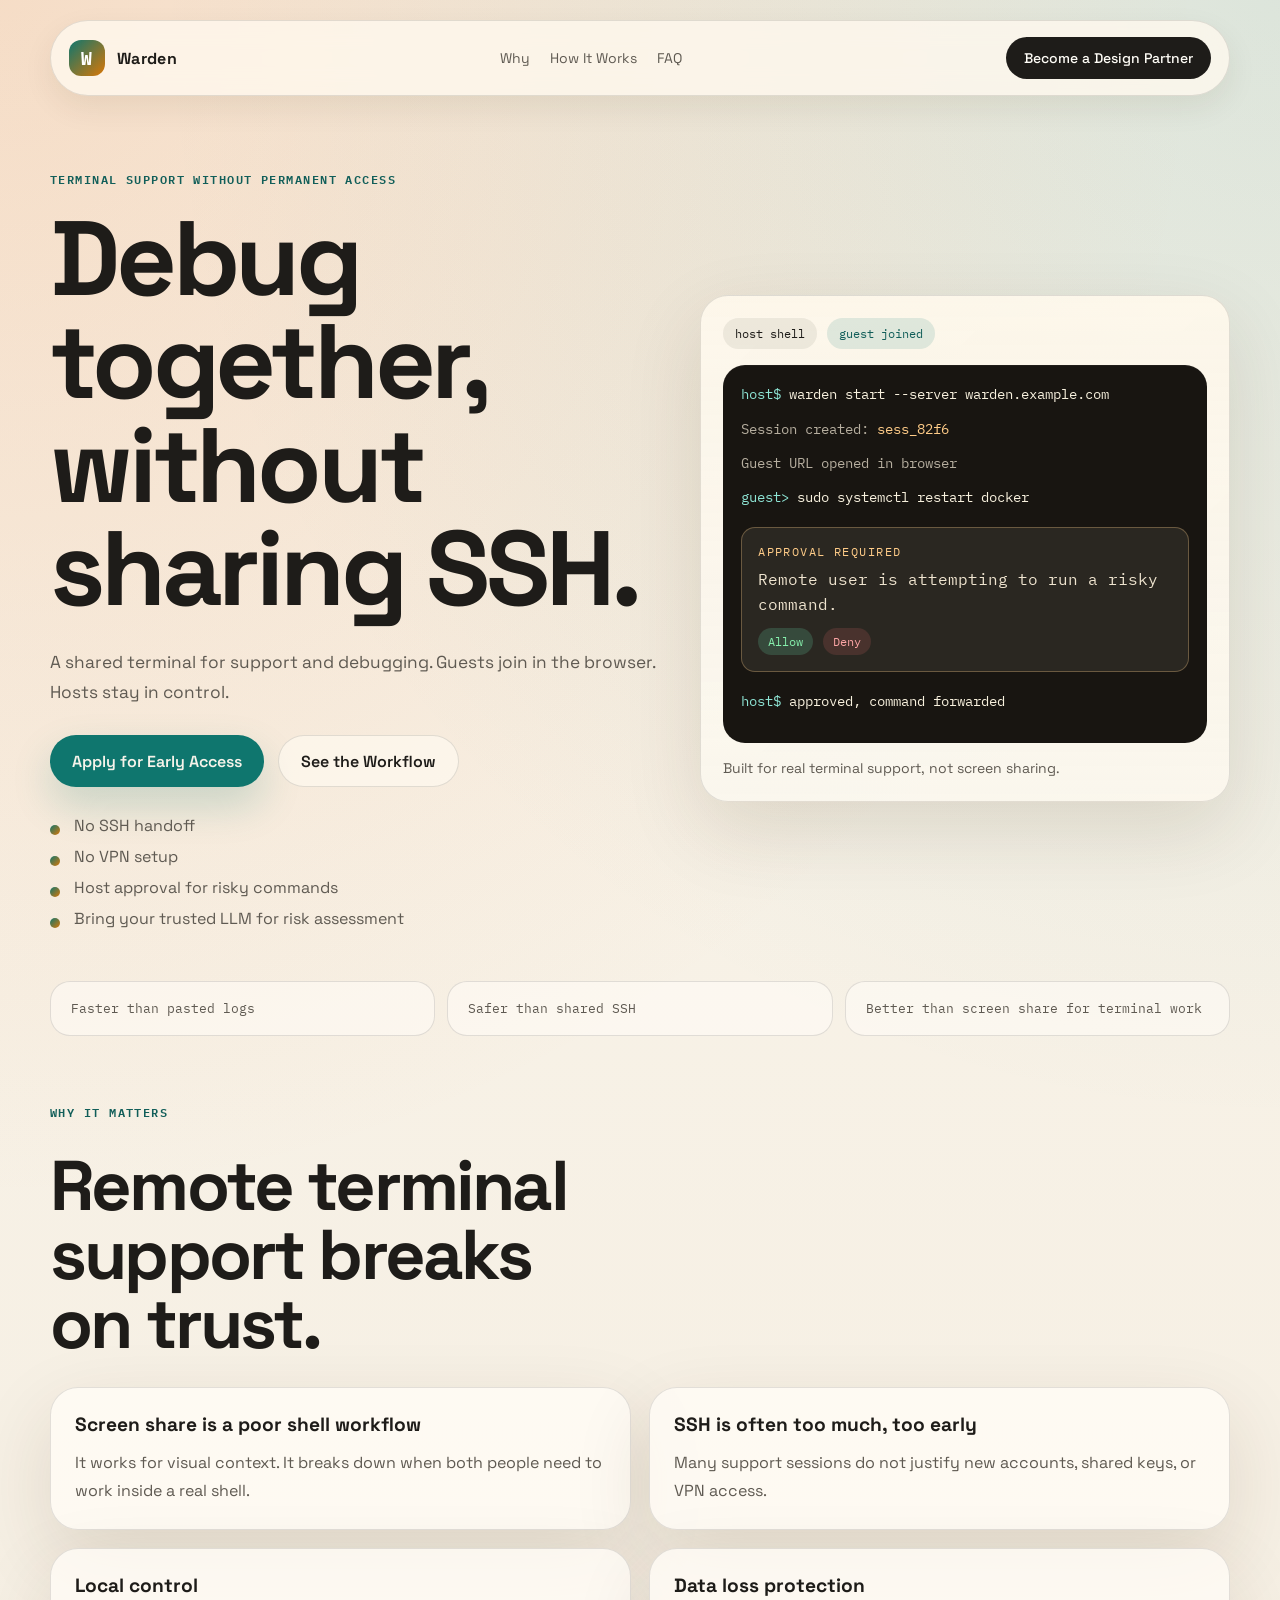
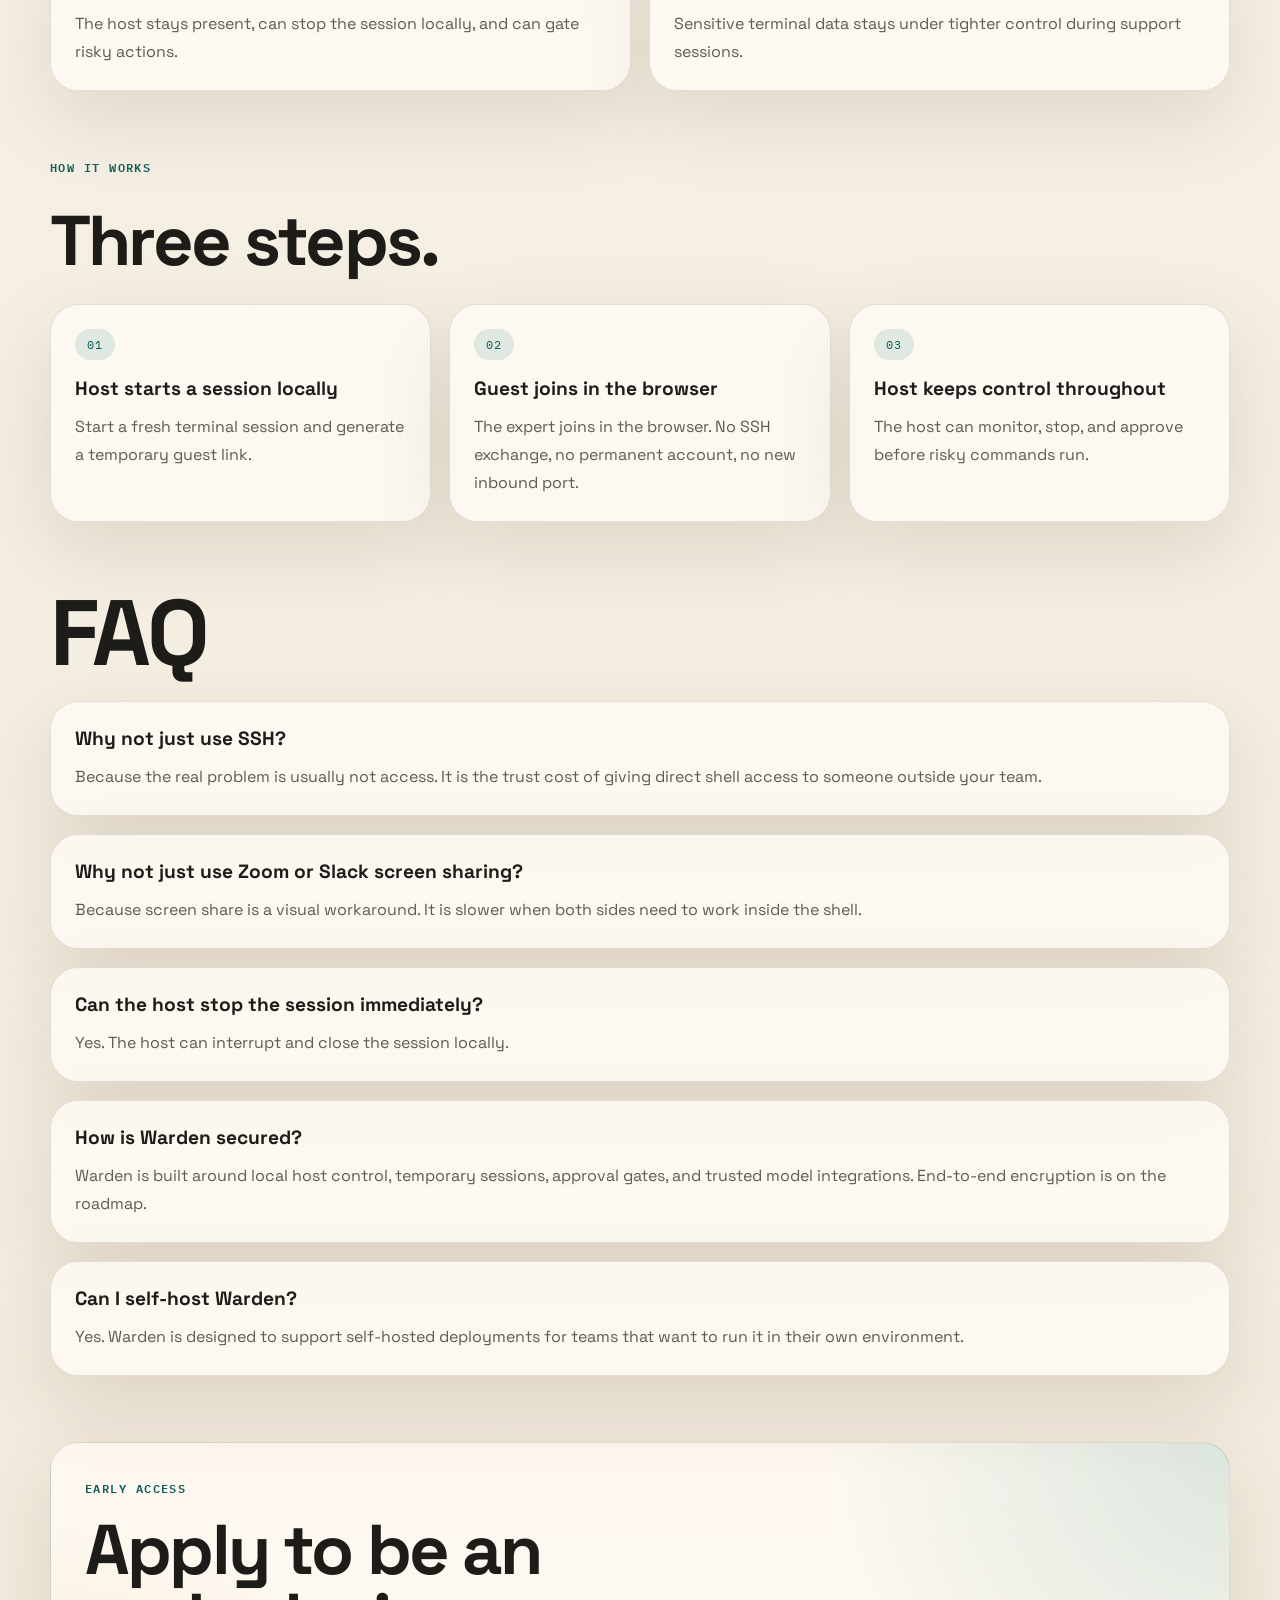
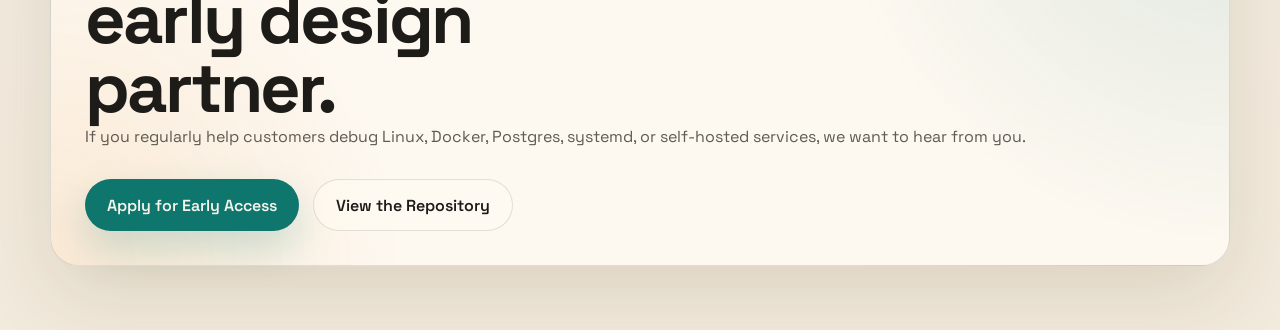
==== landing/index.html @ 9a7dbabe "Add landing page" ====
<!doctype html>
<html lang="en">
<head>
  <meta charset="utf-8">
  <meta name="viewport" content="width=device-width, initial-scale=1">
  <title>Warden | Debug Together, Without Sharing SSH</title>
  <meta
    name="description"
    content="Warden is remote terminal help without SSH handoff. Debug together in the browser while the host stays in control.">
  <link rel="preconnect" href="https://fonts.googleapis.com">
  <link rel="preconnect" href="https://fonts.gstatic.com" crossorigin>
  <link
    href="https://fonts.googleapis.com/css2?family=IBM+Plex+Mono:wght@400;500;600&family=Space+Grotesk:wght@400;500;700&display=swap"
    rel="stylesheet">
  <link rel="stylesheet" href="./styles.css">
</head>
<body>
  <div class="page-shell">
    <header class="site-header">
      <a class="brand" href="#top">
        <span class="brand-mark">W</span>
        <span>Warden</span>
      </a>
      <nav class="site-nav" aria-label="Primary">
        <a href="#why">Why</a>
        <a href="#workflow">How It Works</a>
        <a href="#faq">FAQ</a>
      </nav>
      <a class="nav-cta" href="#apply">Become a Design Partner</a>
    </header>

    <main id="top">
      <section class="hero">
        <div class="hero-copy">
          <div class="eyebrow">Terminal support without permanent access</div>
          <h1>Debug together, without sharing SSH.</h1>
          <p class="hero-text">A shared terminal for support and debugging. Guests join in the browser. Hosts stay in control.</p>
          <div class="hero-actions">
            <a class="button button-primary" href="#apply">Apply for Early Access</a>
            <a class="button button-secondary" href="#demo">See the Workflow</a>
          </div>
          <ul class="signal-list" aria-label="Core product signals">
            <li>No SSH handoff</li>
            <li>No VPN setup</li>
            <li>Host approval for risky commands</li>
            <li>Bring your trusted LLM for risk assessment</li>
          </ul>
        </div>

        <div class="hero-panel" id="demo" aria-label="Illustrated product workflow">
          <div class="panel-topbar">
            <span class="panel-pill">host shell</span>
            <span class="panel-pill panel-pill-accent">guest joined</span>
          </div>
          <div class="terminal-card">
            <div class="terminal-line"><span class="prompt">host$</span> warden start --server warden.example.com</div>
            <div class="terminal-line muted">Session created: <span class="token">sess_82f6</span></div>
            <div class="terminal-line muted">Guest URL opened in browser</div>
            <div class="terminal-line"><span class="prompt">guest&gt;</span> sudo systemctl restart docker</div>
            <div class="approval-box">
              <div class="approval-label">Approval required</div>
              <p>Remote user is attempting to run a risky command.</p>
              <div class="approval-actions">
                <span class="approval-chip allow">Allow</span>
                <span class="approval-chip deny">Deny</span>
              </div>
            </div>
            <div class="terminal-line"><span class="prompt">host$</span> approved, command forwarded</div>
          </div>
          <div class="demo-footnote">Built for real terminal support, not screen sharing.</div>
        </div>
      </section>

      <section class="trust-strip" aria-label="Quick positioning statements">
        <div>Faster than pasted logs</div>
        <div>Safer than shared SSH</div>
        <div>Better than screen share for terminal work</div>
      </section>

      <section class="section-grid" id="why">
        <div class="section-heading">
          <div class="eyebrow">Why it matters</div>
          <h2>Remote terminal support breaks on trust.</h2>
        </div>
        <div class="card-grid">
          <article class="info-card">
            <h3>Screen share is a poor shell workflow</h3>
            <p>
              It works for visual context. It breaks down when both people need to work inside a real shell.
            </p>
          </article>
          <article class="info-card">
            <h3>SSH is often too much, too early</h3>
            <p>
              Many support sessions do not justify new accounts, shared keys, or VPN access.
            </p>
          </article>
          <article class="info-card">
            <h3>Local control</h3>
            <p>
              The host stays present, can stop the session locally, and can gate risky actions.
            </p>
          </article>
          <article class="info-card">
            <h3>Data loss protection</h3>
            <p>
              Sensitive terminal data stays under tighter control during support sessions.
            </p>
          </article>
        </div>
      </section>

      <section class="workflow-section" id="workflow">
        <div class="section-heading narrow">
          <div class="eyebrow">How it works</div>
          <h2>Three steps.</h2>
        </div>
        <div class="workflow-grid">
          <article class="step-card">
            <span class="step-index">01</span>
            <h3>Host starts a session locally</h3>
            <p>
              Start a fresh terminal session and generate a temporary guest link.
            </p>
          </article>
          <article class="step-card">
            <span class="step-index">02</span>
            <h3>Guest joins in the browser</h3>
            <p>
              The expert joins in the browser. No SSH exchange, no permanent account, no new inbound port.
            </p>
          </article>
          <article class="step-card">
            <span class="step-index">03</span>
            <h3>Host keeps control throughout</h3>
            <p>
              The host can monitor, stop, and approve before risky commands run.
            </p>
          </article>
        </div>
      </section>

      <section class="faq-section" id="faq">
        <div class="section-heading faq-heading">
          <h2>FAQ</h2>
        </div>
        <div class="faq-list">
          <article class="faq-item">
            <h3>Why not just use SSH?</h3>
            <p>Because the real problem is usually not access. It is the trust cost of giving direct shell access to someone outside your team.</p>
          </article>
          <article class="faq-item">
            <h3>Why not just use Zoom or Slack screen sharing?</h3>
            <p>Because screen share is a visual workaround. It is slower when both sides need to work inside the shell.</p>
          </article>
          <article class="faq-item">
            <h3>Can the host stop the session immediately?</h3>
            <p>Yes. The host can interrupt and close the session locally.</p>
          </article>
          <article class="faq-item">
            <h3>How is Warden secured?</h3>
            <p>Warden is built around local host control, temporary sessions, approval gates, and trusted model integrations. End-to-end encryption is on the roadmap.</p>
          </article>
          <article class="faq-item">
            <h3>Can I self-host Warden?</h3>
            <p>Yes. Warden is designed to support self-hosted deployments for teams that want to run it in their own environment.</p>
          </article>
        </div>
      </section>

      <section class="cta-section" id="apply">
        <div class="cta-panel">
          <div class="eyebrow">Early access</div>
          <h2>Apply to be an early design partner.</h2>
          <p>
            If you regularly help customers debug Linux, Docker, Postgres, systemd, or self-hosted services, we want to hear from you.
          </p>
          <div class="cta-actions">
            <a class="button button-primary" href="https://tally.so/r/PLACEHOLDER">Apply for Early Access</a>
            <a class="button button-secondary" href="https://github.com/AIRemoteWarden/warden">View the Repository</a>
          </div>
        </div>
      </section>
    </main>
  </div>
</body>
</html>
---- landing/styles.css ----
:root {
  --bg: #f5efe4;
  --paper: rgba(255, 252, 246, 0.82);
  --panel: #fffaf1;
  --ink: #1e1c19;
  --muted: #5f5a52;
  --line: rgba(30, 28, 25, 0.12);
  --accent: #0f766e;
  --accent-strong: #115e59;
  --accent-soft: rgba(15, 118, 110, 0.12);
  --warn: #b45309;
  --shadow: 0 28px 80px rgba(66, 45, 11, 0.12);
  --radius-lg: 28px;
  --radius-md: 20px;
  --radius-sm: 14px;
}

* {
  box-sizing: border-box;
}

html {
  scroll-behavior: smooth;
}

body {
  margin: 0;
  color: var(--ink);
  font-family: "Space Grotesk", "Segoe UI", sans-serif;
  background:
    radial-gradient(circle at top left, rgba(229, 115, 37, 0.18), transparent 32%),
    radial-gradient(circle at top right, rgba(15, 118, 110, 0.12), transparent 30%),
    linear-gradient(180deg, #f9f4ea 0%, #f2eadc 100%);
}

a {
  color: inherit;
  text-decoration: none;
}

.page-shell {
  width: min(1180px, calc(100vw - 32px));
  margin: 0 auto;
  padding: 20px 0 64px;
}

.site-header {
  position: sticky;
  top: 16px;
  z-index: 10;
  display: flex;
  align-items: center;
  justify-content: space-between;
  gap: 20px;
  padding: 16px 18px;
  border: 1px solid var(--line);
  border-radius: 999px;
  background: rgba(255, 249, 239, 0.78);
  box-shadow: 0 12px 30px rgba(66, 45, 11, 0.08);
  backdrop-filter: blur(12px);
}

.brand {
  display: inline-flex;
  align-items: center;
  gap: 12px;
  font-weight: 700;
  letter-spacing: 0.02em;
}

.brand-mark {
  width: 36px;
  height: 36px;
  display: inline-grid;
  place-items: center;
  border-radius: 12px;
  background: linear-gradient(135deg, #0f766e, #d97706);
  color: #fff;
  font-family: "IBM Plex Mono", monospace;
  font-size: 18px;
}

.site-nav {
  display: inline-flex;
  align-items: center;
  gap: 20px;
  color: var(--muted);
  font-size: 14px;
}

.nav-cta {
  padding: 12px 18px;
  border-radius: 999px;
  background: var(--ink);
  color: #fffdf7;
  font-size: 14px;
  font-weight: 500;
}

.hero {
  display: grid;
  grid-template-columns: minmax(0, 1.08fr) minmax(320px, 0.92fr);
  gap: 28px;
  align-items: center;
  padding: 72px 0 44px;
}

.eyebrow {
  display: inline-flex;
  align-items: center;
  gap: 8px;
  margin-bottom: 18px;
  font-family: "IBM Plex Mono", monospace;
  font-size: 12px;
  font-weight: 600;
  letter-spacing: 0.12em;
  text-transform: uppercase;
  color: var(--accent-strong);
}

.hero h1,
.section-heading h2,
.cta-panel h2 {
  margin: 0;
  letter-spacing: -0.04em;
  line-height: 0.98;
}

.hero h1 {
  max-width: 10ch;
  font-size: clamp(3.2rem, 9vw, 6.6rem);
}

.hero-text {
  max-width: 58ch;
  margin: 26px 0 0;
  color: var(--muted);
  font-size: 1.08rem;
  line-height: 1.75;
}

.hero-actions,
.cta-actions {
  display: flex;
  flex-wrap: wrap;
  gap: 14px;
  margin-top: 28px;
}

.button {
  display: inline-flex;
  align-items: center;
  justify-content: center;
  min-height: 52px;
  padding: 0 22px;
  border-radius: 999px;
  font-weight: 600;
}

.button-primary {
  background: var(--accent);
  color: #f6f3ea;
  box-shadow: 0 18px 40px rgba(15, 118, 110, 0.2);
}

.button-secondary {
  border: 1px solid var(--line);
  background: rgba(255, 250, 241, 0.64);
}

.signal-list {
  display: grid;
  gap: 10px;
  margin: 28px 0 0;
  padding: 0;
  list-style: none;
  color: var(--muted);
}

.signal-list li {
  position: relative;
  padding-left: 24px;
}

.signal-list li::before {
  content: "";
  position: absolute;
  left: 0;
  top: 10px;
  width: 10px;
  height: 10px;
  border-radius: 999px;
  background: linear-gradient(135deg, var(--accent), #d97706);
}

.hero-panel,
.info-card,
.step-card,
.security-card,
.audience-card,
.faq-item,
.cta-panel {
  border: 1px solid var(--line);
  border-radius: var(--radius-lg);
  background: var(--paper);
  box-shadow: var(--shadow);
}

.hero-panel {
  padding: 22px;
  background:
    linear-gradient(180deg, rgba(255, 248, 236, 0.92), rgba(254, 251, 244, 0.78)),
    linear-gradient(135deg, rgba(15, 118, 110, 0.06), rgba(217, 119, 6, 0.08));
}

.panel-topbar {
  display: flex;
  gap: 10px;
  margin-bottom: 16px;
}

.panel-pill {
  padding: 8px 12px;
  border-radius: 999px;
  background: rgba(30, 28, 25, 0.07);
  font-family: "IBM Plex Mono", monospace;
  font-size: 12px;
}

.panel-pill-accent {
  background: var(--accent-soft);
  color: var(--accent-strong);
}

.terminal-card {
  padding: 18px;
  border-radius: 22px;
  background: #181511;
  color: #f8f1de;
  font-family: "IBM Plex Mono", monospace;
  box-shadow: inset 0 1px 0 rgba(255, 255, 255, 0.04);
}

.terminal-line {
  margin-bottom: 12px;
  font-size: 14px;
  line-height: 1.6;
}

.prompt {
  color: #8ee5d5;
}

.muted {
  color: #b6ae9f;
}

.token {
  color: #ffcc88;
}

.approval-box {
  margin: 18px 0;
  padding: 16px;
  border: 1px solid rgba(255, 204, 136, 0.3);
  border-radius: var(--radius-sm);
  background: rgba(255, 247, 230, 0.08);
}

.approval-label {
  margin-bottom: 8px;
  color: #ffcc88;
  font-size: 12px;
  text-transform: uppercase;
  letter-spacing: 0.12em;
}

.approval-box p {
  margin: 0;
  color: #efe4cf;
  line-height: 1.55;
}

.approval-actions {
  display: flex;
  gap: 10px;
  margin-top: 12px;
}

.approval-chip {
  padding: 6px 10px;
  border-radius: 999px;
  font-size: 12px;
}

.allow {
  background: rgba(110, 231, 183, 0.18);
  color: #86efac;
}

.deny {
  background: rgba(248, 113, 113, 0.15);
  color: #fca5a5;
}

.demo-footnote,
.cta-note {
  margin: 14px 0 0;
  color: var(--muted);
  font-size: 14px;
  line-height: 1.6;
}

.trust-strip {
  display: grid;
  grid-template-columns: repeat(3, minmax(0, 1fr));
  gap: 12px;
  margin: 8px 0 56px;
}

.trust-strip div {
  padding: 18px 20px;
  border: 1px solid var(--line);
  border-radius: var(--radius-md);
  background: rgba(255, 252, 246, 0.58);
  font-family: "IBM Plex Mono", monospace;
  font-size: 13px;
  color: var(--muted);
}

.section-grid,
.comparison-section,
.workflow-section,
.security-section,
.audience-section,
.faq-section,
.cta-section {
  margin-top: 66px;
}

.section-heading {
  display: grid;
  gap: 12px;
  margin-bottom: 28px;
}

.section-heading h2,
.cta-panel h2 {
  max-width: 12ch;
  font-size: clamp(2.2rem, 6vw, 4.4rem);
}

.section-heading.narrow h2 {
  max-width: 13ch;
}

.faq-heading {
  margin-bottom: 22px;
}

.faq-heading h2 {
  max-width: none;
  font-size: clamp(3rem, 8vw, 5.8rem);
}

.card-grid,
.workflow-grid,
.security-grid,
.audience-grid,
.faq-list {
  display: grid;
  gap: 18px;
}

.card-grid {
  grid-template-columns: repeat(2, minmax(0, 1fr));
}

.workflow-grid {
  grid-template-columns: repeat(3, minmax(0, 1fr));
}

.security-grid,
.audience-grid {
  grid-template-columns: repeat(2, minmax(0, 1fr));
}

.info-card,
.step-card,
.security-card,
.audience-card,
.faq-item {
  padding: 24px;
}

.info-card h3,
.step-card h3,
.audience-card h3,
.faq-item h3 {
  margin: 0 0 12px;
  font-size: 1.2rem;
}

.info-card p,
.step-card p,
.security-card p,
.audience-card p,
.faq-item p,
.cta-panel p {
  margin: 0;
  color: var(--muted);
  line-height: 1.75;
}

.comparison-table {
  overflow: hidden;
  border: 1px solid var(--line);
  border-radius: var(--radius-lg);
  background: rgba(255, 252, 246, 0.7);
  box-shadow: var(--shadow);
}

.comparison-row {
  display: grid;
  grid-template-columns: 1.15fr 1fr 1fr;
}

.comparison-row > div {
  padding: 18px 20px;
  border-top: 1px solid var(--line);
  color: var(--muted);
  line-height: 1.65;
}

.comparison-row > div:first-child {
  color: var(--ink);
  font-weight: 600;
}

.comparison-header > div {
  border-top: none;
  font-family: "IBM Plex Mono", monospace;
  font-size: 12px;
  letter-spacing: 0.08em;
  text-transform: uppercase;
  color: var(--accent-strong);
}

.comparison-highlight {
  background: linear-gradient(90deg, rgba(15, 118, 110, 0.08), rgba(217, 119, 6, 0.06));
}

.step-index,
.security-label {
  display: inline-flex;
  margin-bottom: 16px;
  padding: 8px 12px;
  border-radius: 999px;
  background: var(--accent-soft);
  color: var(--accent-strong);
  font-family: "IBM Plex Mono", monospace;
  font-size: 12px;
  letter-spacing: 0.08em;
  text-transform: uppercase;
}

.cta-panel {
  padding: 34px;
  background:
    radial-gradient(circle at top right, rgba(15, 118, 110, 0.14), transparent 32%),
    radial-gradient(circle at bottom left, rgba(217, 119, 6, 0.12), transparent 28%),
    rgba(255, 251, 244, 0.85);
}

@media (max-width: 1024px) {
  .site-header {
    border-radius: 28px;
    flex-wrap: wrap;
    justify-content: center;
  }

  .hero,
  .card-grid,
  .workflow-grid,
  .security-grid,
  .audience-grid,
  .trust-strip,
  .comparison-row {
    grid-template-columns: 1fr;
  }

  .hero {
    padding-top: 42px;
  }

  .hero h1,
  .section-heading h2,
  .cta-panel h2 {
    max-width: none;
  }
}

@media (max-width: 720px) {
  .page-shell {
    width: min(100vw - 20px, 1180px);
    padding-top: 10px;
  }

  .site-header {
    position: static;
    gap: 16px;
    padding: 18px;
  }

  .site-nav {
    flex-wrap: wrap;
    justify-content: center;
  }

  .hero-panel,
  .info-card,
  .step-card,
  .security-card,
  .audience-card,
  .faq-item,
  .cta-panel {
    border-radius: 22px;
  }

  .terminal-card {
    padding: 16px;
  }

  .button,
  .nav-cta {
    width: 100%;
  }
}
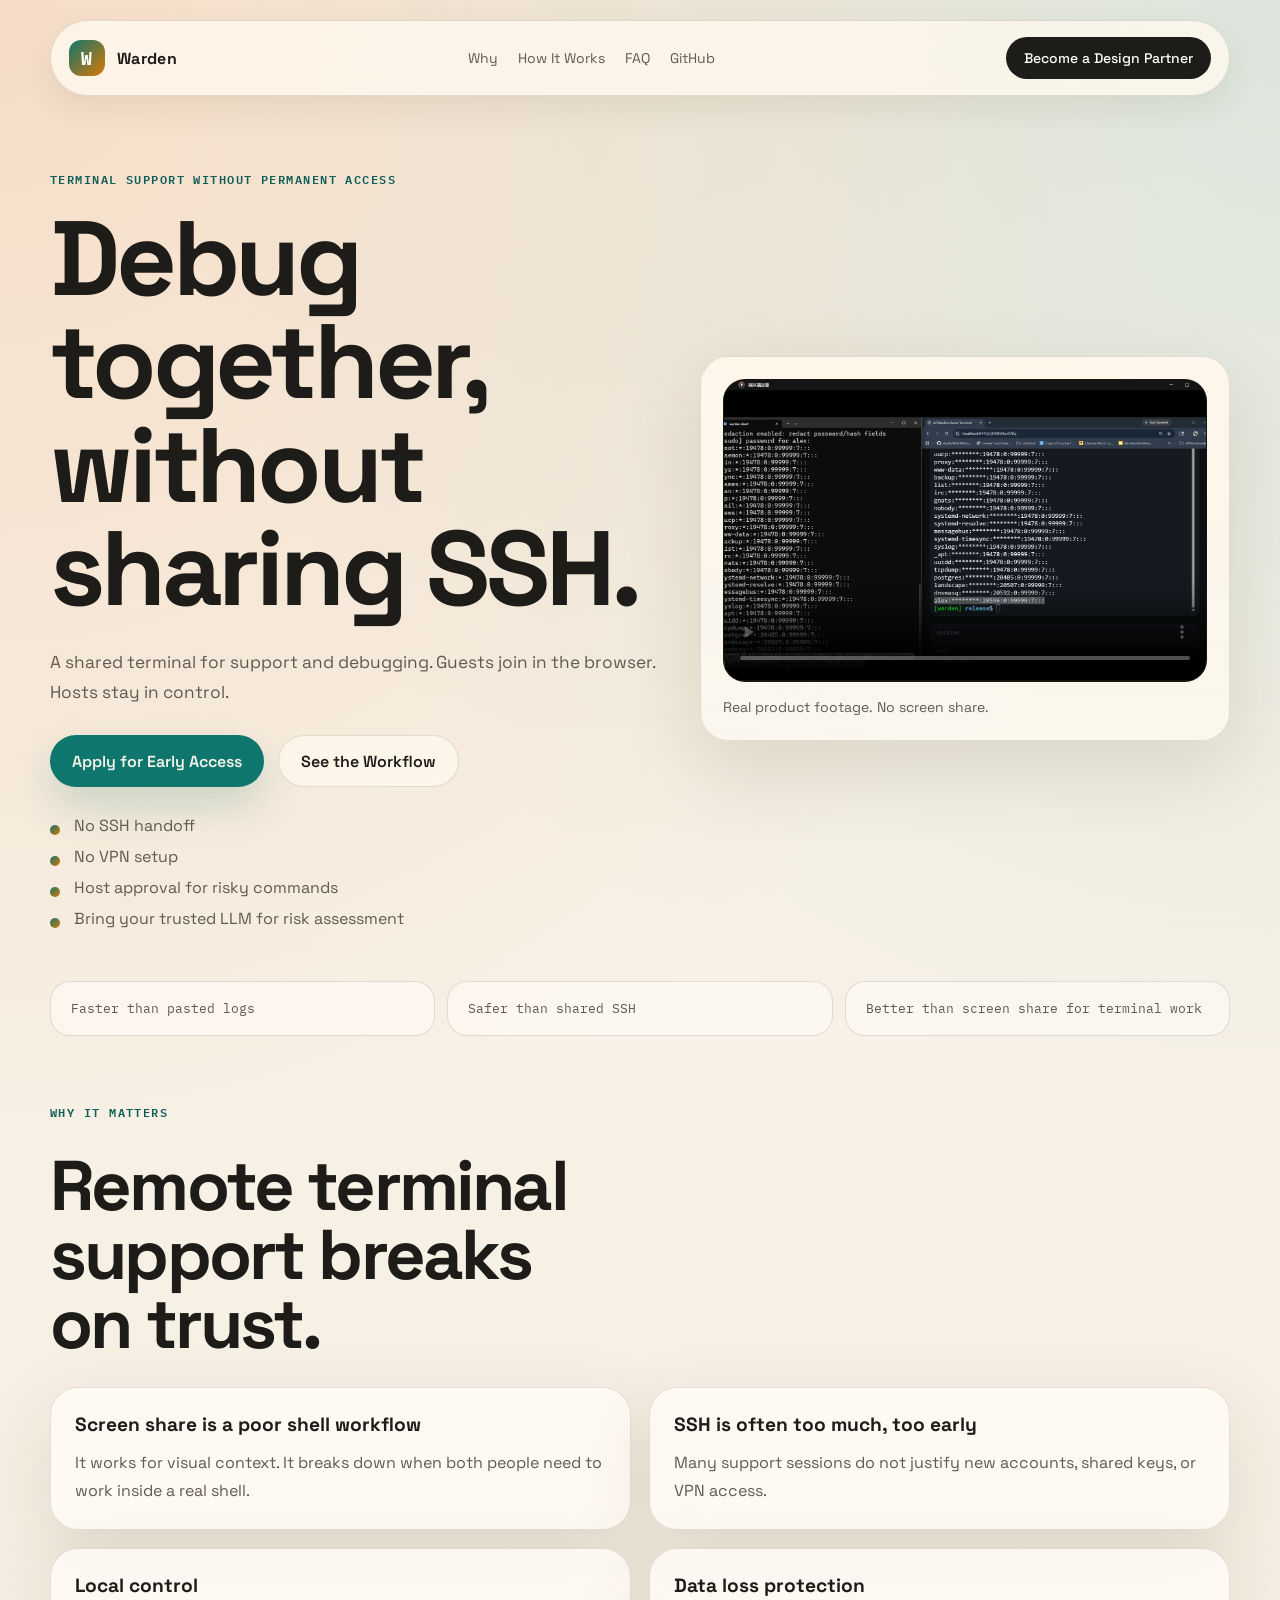
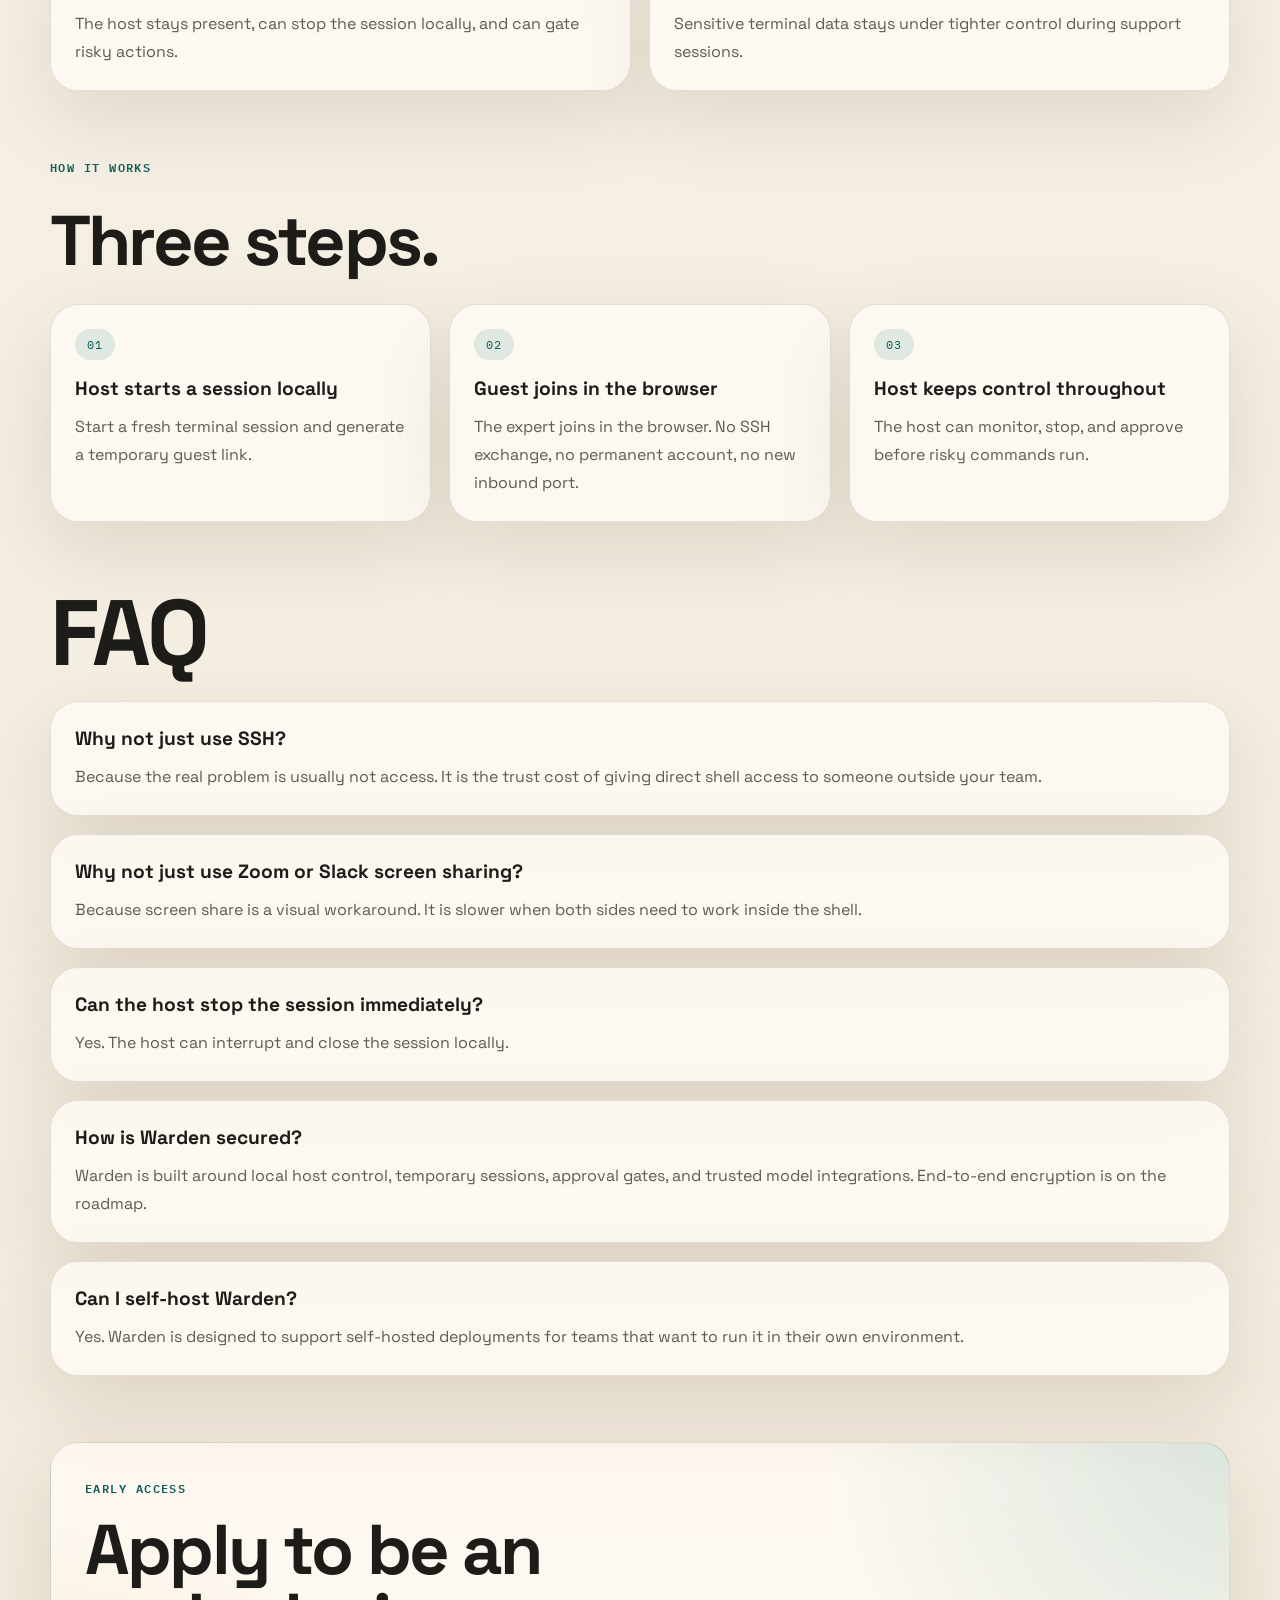
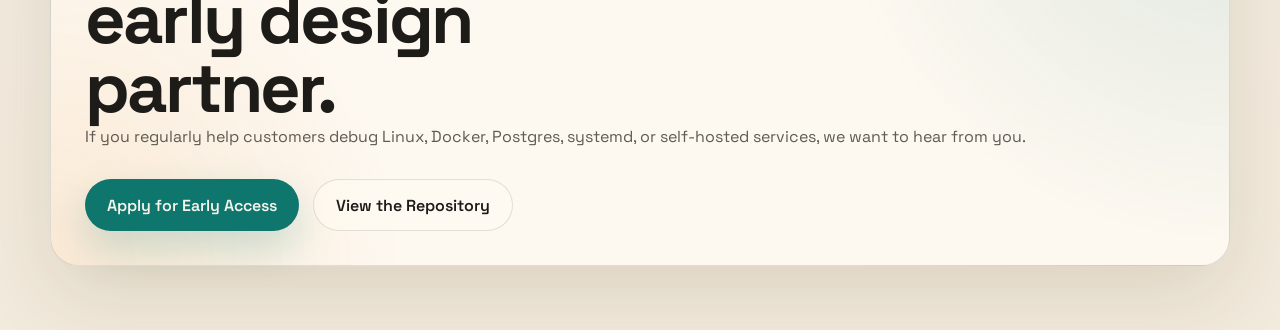
==== commit 254cfe79: "Add landing demo media and updates" ====
--- a/landing/index.html
+++ b/landing/index.html
@@ -25,6 +25,7 @@
         <a href="#why">Why</a>
         <a href="#workflow">How It Works</a>
         <a href="#faq">FAQ</a>
+        <a href="https://github.com/AIRemoteWarden/warden">GitHub</a>
       </nav>
       <a class="nav-cta" href="#apply">Become a Design Partner</a>
     </header>
@@ -47,27 +48,19 @@
           </ul>
         </div>
 
-        <div class="hero-panel" id="demo" aria-label="Illustrated product workflow">
-          <div class="panel-topbar">
-            <span class="panel-pill">host shell</span>
-            <span class="panel-pill panel-pill-accent">guest joined</span>
-          </div>
-          <div class="terminal-card">
-            <div class="terminal-line"><span class="prompt">host$</span> warden start --server warden.example.com</div>
-            <div class="terminal-line muted">Session created: <span class="token">sess_82f6</span></div>
-            <div class="terminal-line muted">Guest URL opened in browser</div>
-            <div class="terminal-line"><span class="prompt">guest&gt;</span> sudo systemctl restart docker</div>
-            <div class="approval-box">
-              <div class="approval-label">Approval required</div>
-              <p>Remote user is attempting to run a risky command.</p>
-              <div class="approval-actions">
-                <span class="approval-chip allow">Allow</span>
-                <span class="approval-chip deny">Deny</span>
-              </div>
-            </div>
-            <div class="terminal-line"><span class="prompt">host$</span> approved, command forwarded</div>
-          </div>
-          <div class="demo-footnote">Built for real terminal support, not screen sharing.</div>
+        <div class="hero-panel" id="demo" aria-label="Product demo video">
+          <video
+            class="demo-video"
+            muted
+            loop
+            playsinline
+            controls
+            preload="metadata"
+            poster="./warden-demo-poster.png">
+            <source src="./warden-demo.mp4" type="video/mp4">
+            Your browser does not support embedded video.
+          </video>
+          <div class="demo-footnote">Real product footage. No screen share.</div>
         </div>
       </section>
 
--- a/landing/styles.css
+++ b/landing/styles.css
@@ -232,75 +232,15 @@
   color: var(--accent-strong);
 }
 
-.terminal-card {
-  padding: 18px;
+.demo-video {
+  display: block;
+  width: 100%;
+  border: 1px solid rgba(30, 28, 25, 0.1);
   border-radius: 22px;
   background: #181511;
-  color: #f8f1de;
-  font-family: "IBM Plex Mono", monospace;
   box-shadow: inset 0 1px 0 rgba(255, 255, 255, 0.04);
-}
-
-.terminal-line {
-  margin-bottom: 12px;
-  font-size: 14px;
-  line-height: 1.6;
-}
-
-.prompt {
-  color: #8ee5d5;
-}
-
-.muted {
-  color: #b6ae9f;
-}
-
-.token {
-  color: #ffcc88;
-}
-
-.approval-box {
-  margin: 18px 0;
-  padding: 16px;
-  border: 1px solid rgba(255, 204, 136, 0.3);
-  border-radius: var(--radius-sm);
-  background: rgba(255, 247, 230, 0.08);
-}
-
-.approval-label {
-  margin-bottom: 8px;
-  color: #ffcc88;
-  font-size: 12px;
-  text-transform: uppercase;
-  letter-spacing: 0.12em;
-}
-
-.approval-box p {
-  margin: 0;
-  color: #efe4cf;
-  line-height: 1.55;
-}
-
-.approval-actions {
-  display: flex;
-  gap: 10px;
-  margin-top: 12px;
-}
-
-.approval-chip {
-  padding: 6px 10px;
-  border-radius: 999px;
-  font-size: 12px;
-}
-
-.allow {
-  background: rgba(110, 231, 183, 0.18);
-  color: #86efac;
-}
-
-.deny {
-  background: rgba(248, 113, 113, 0.15);
-  color: #fca5a5;
+  aspect-ratio: 16 / 10;
+  object-fit: cover;
 }
 
 .demo-footnote,
@@ -527,10 +467,6 @@
     border-radius: 22px;
   }
 
-  .terminal-card {
-    padding: 16px;
-  }
-
   .button,
   .nav-cta {
     width: 100%;
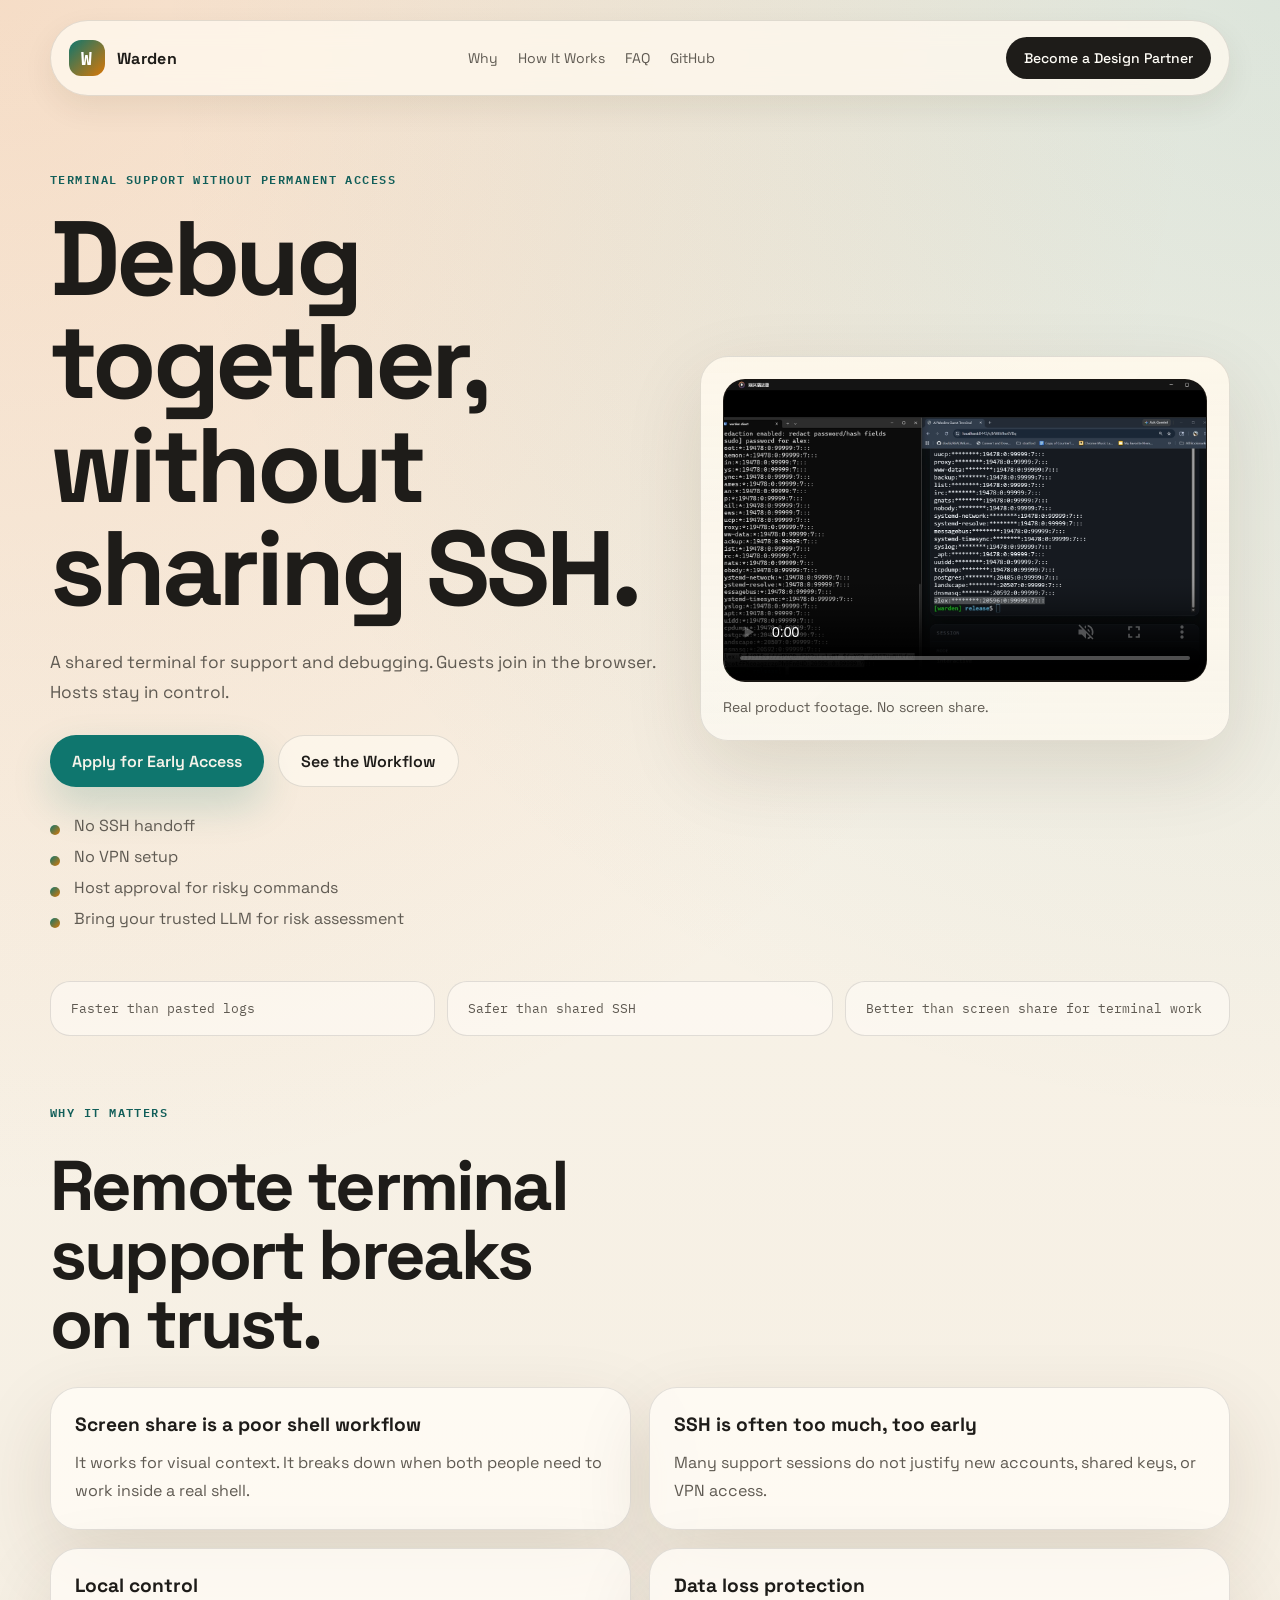
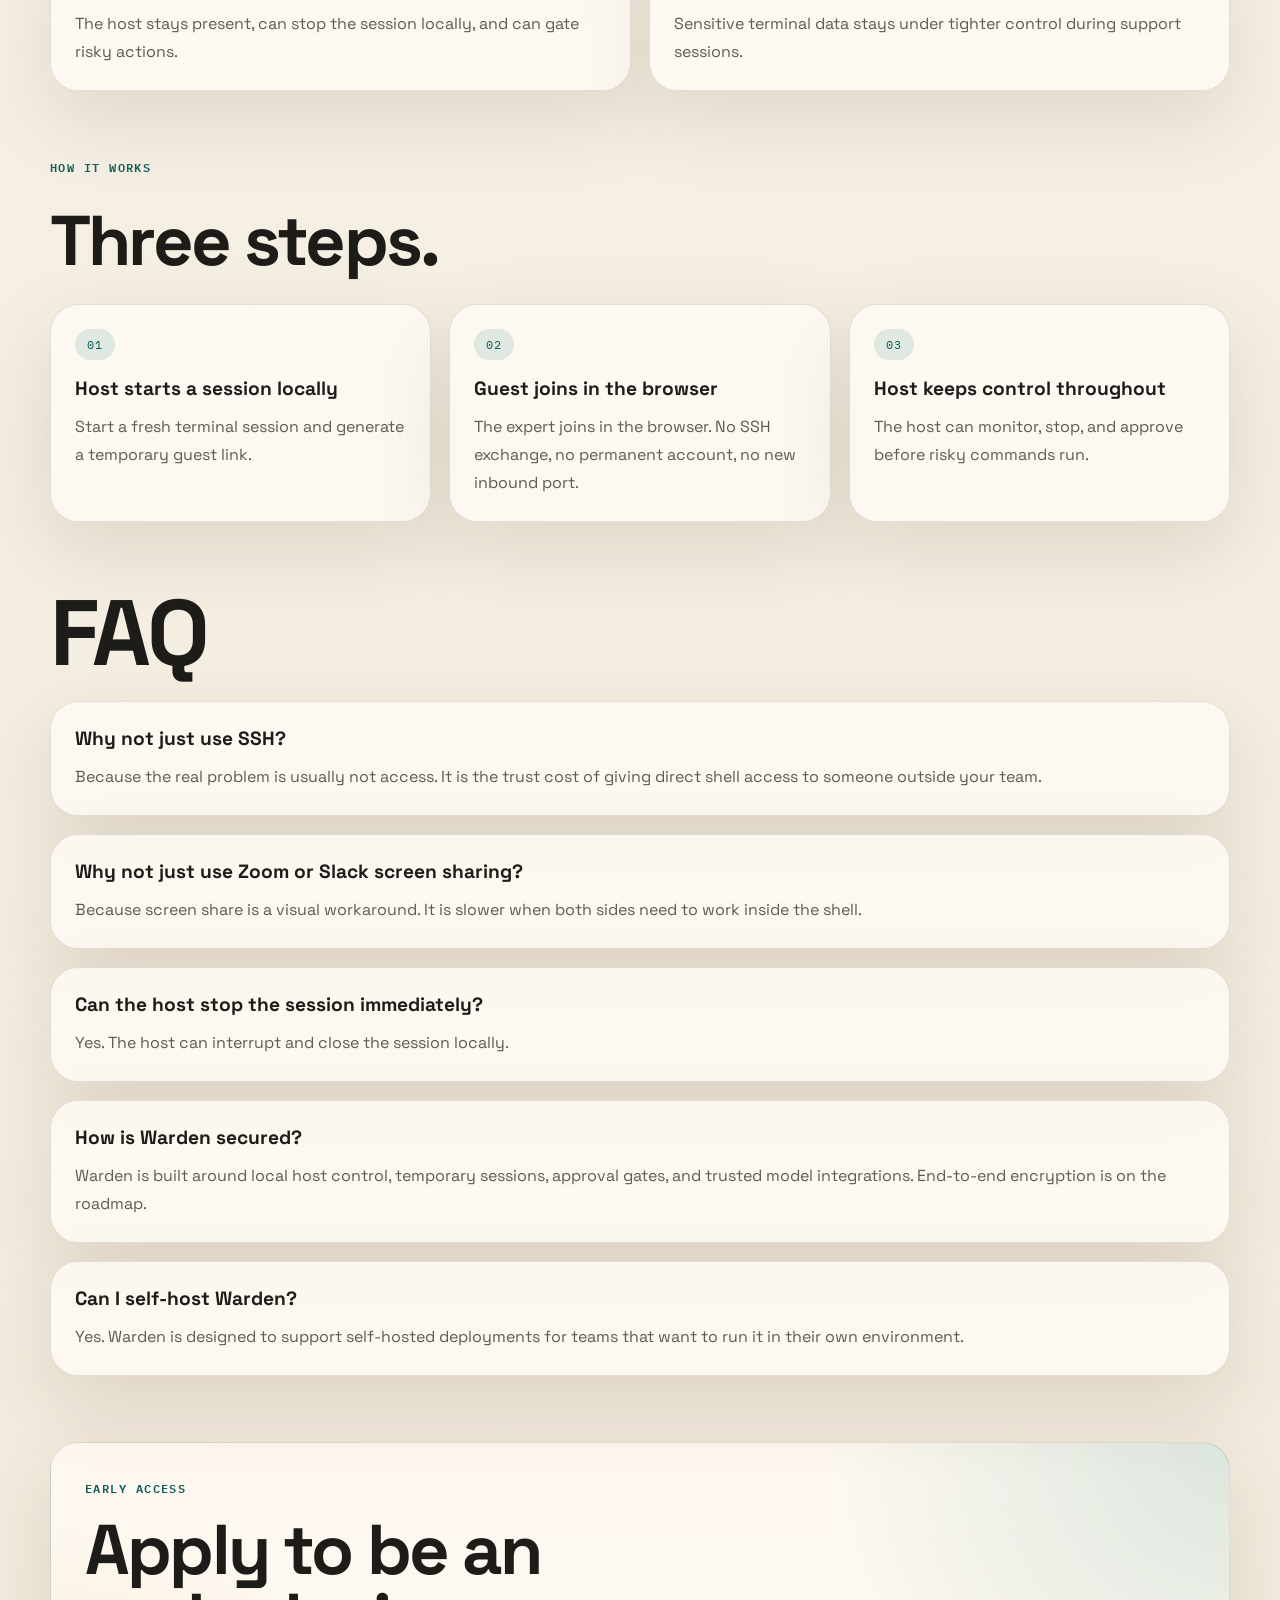
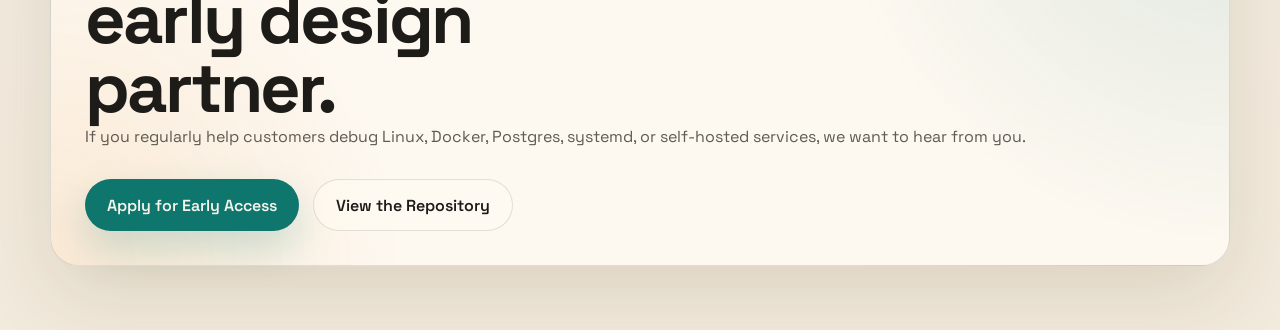
==== commit f753afcd: "Update early access form link" ====
--- a/landing/index.html
+++ b/landing/index.html
@@ -169,7 +169,7 @@
             If you regularly help customers debug Linux, Docker, Postgres, systemd, or self-hosted services, we want to hear from you.
           </p>
           <div class="cta-actions">
-            <a class="button button-primary" href="https://tally.so/r/PLACEHOLDER">Apply for Early Access</a>
+            <a class="button button-primary" href="https://forms.gle/9SvjdmgCitrLMA9J7">Apply for Early Access</a>
             <a class="button button-secondary" href="https://github.com/AIRemoteWarden/warden">View the Repository</a>
           </div>
         </div>
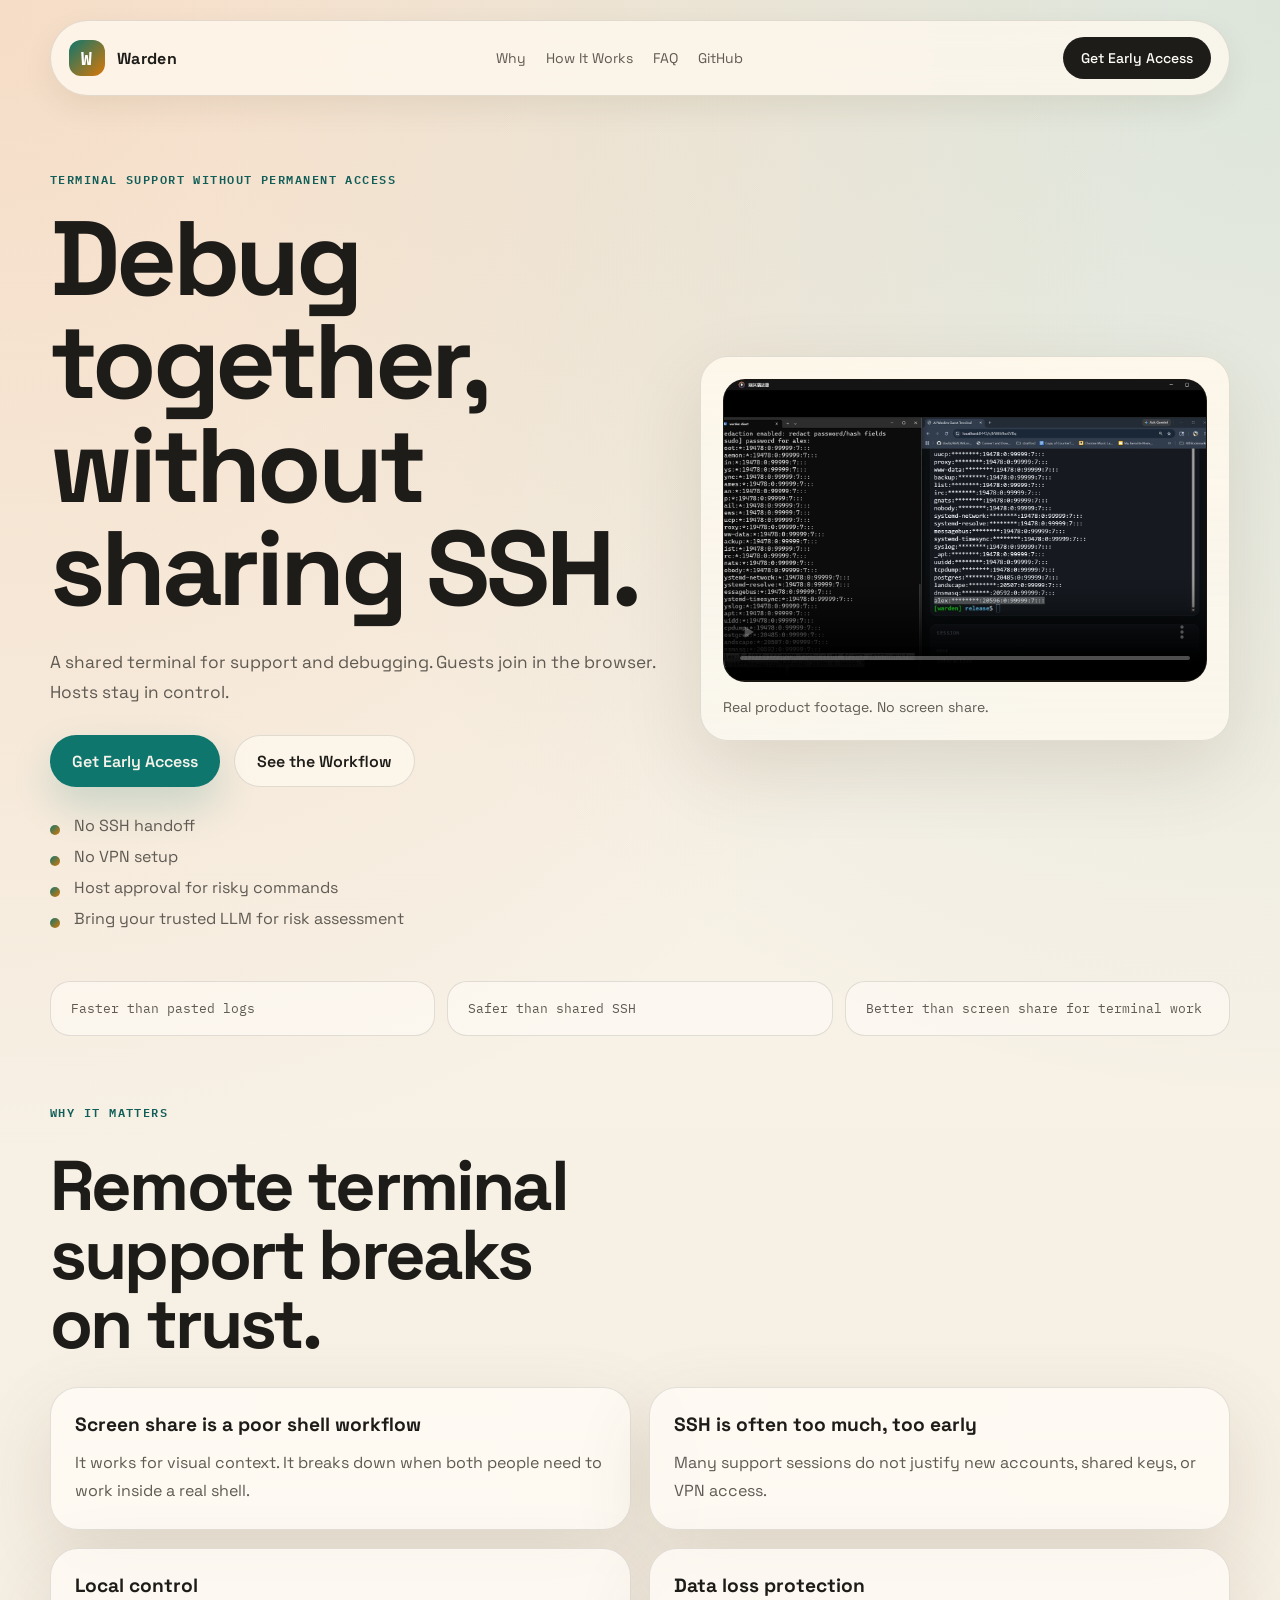
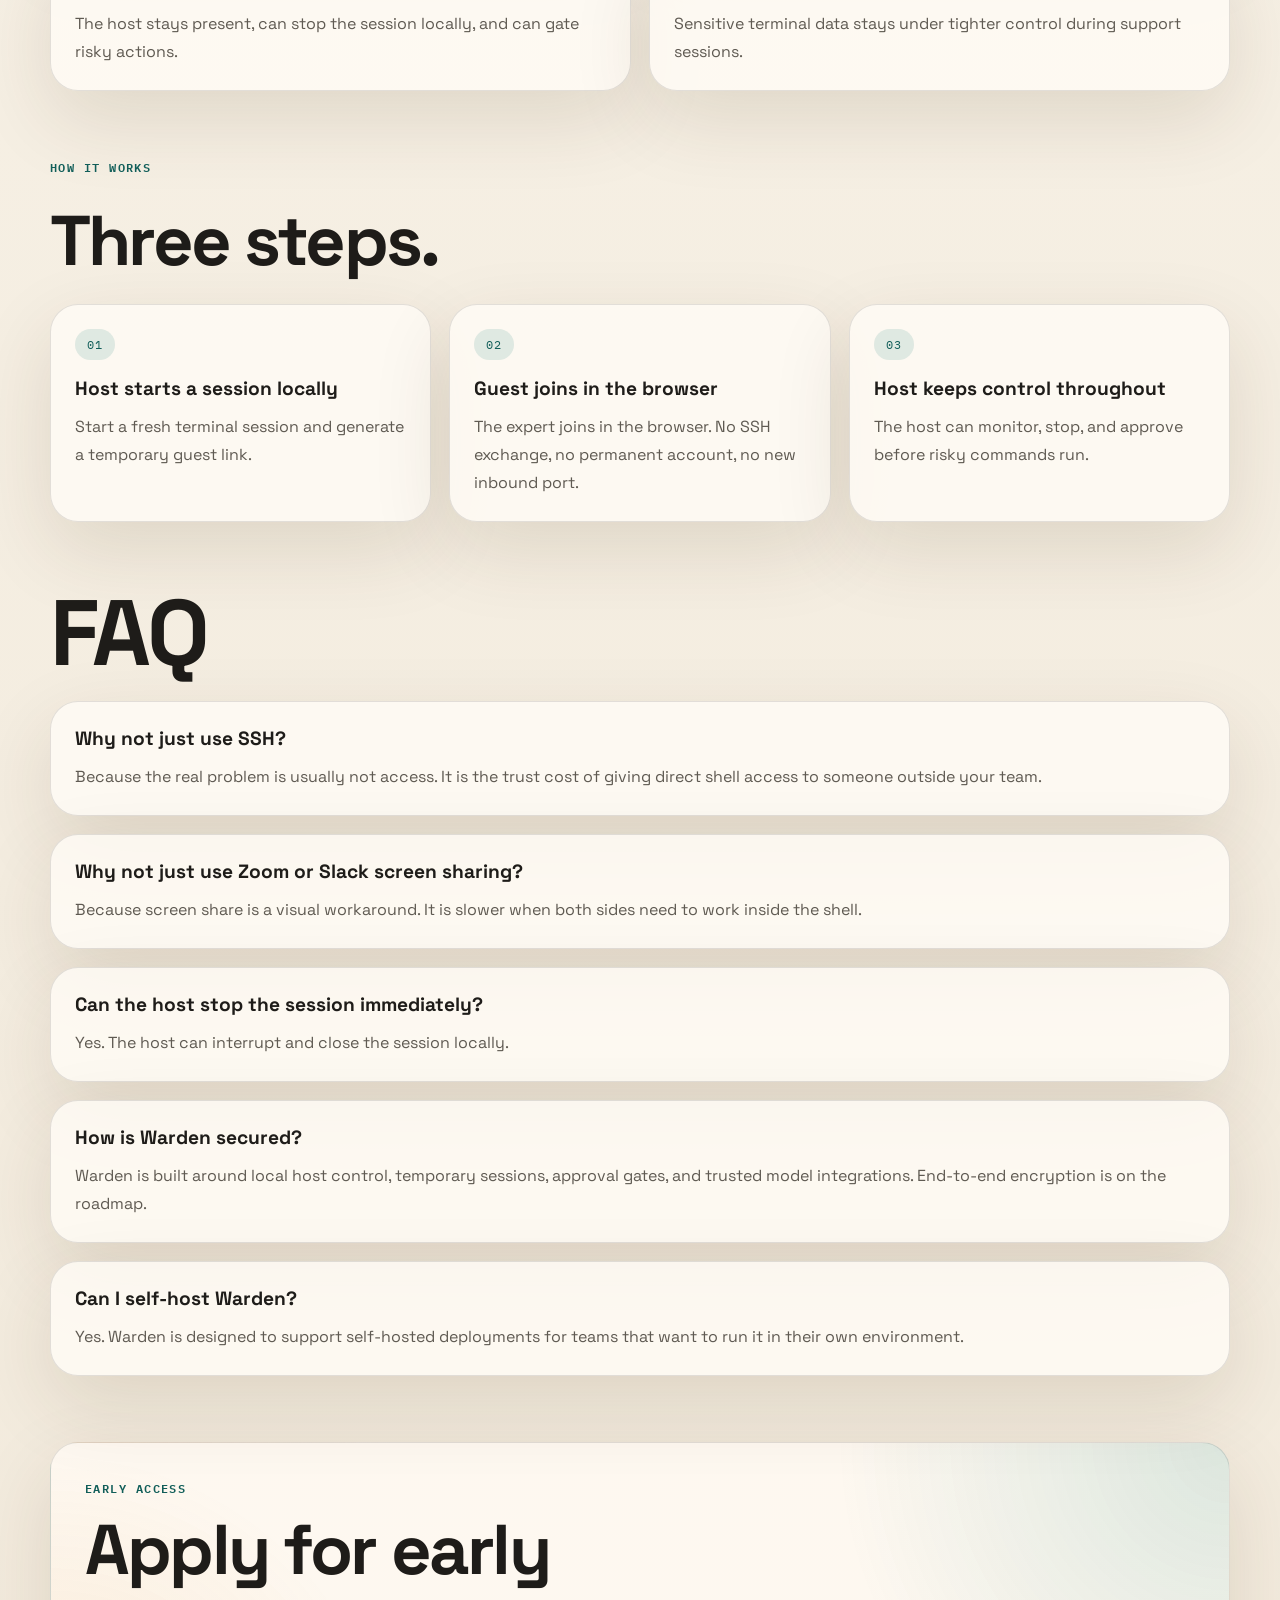
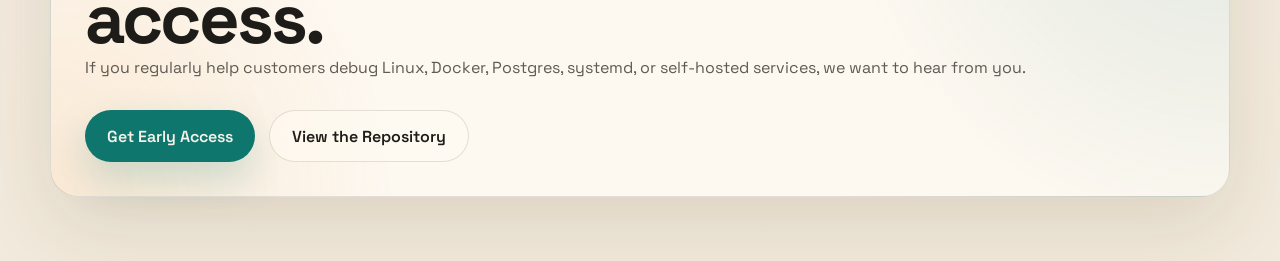
==== commit 32aa96d4: "Streamline landing page CTAs" ====
--- a/landing/index.html
+++ b/landing/index.html
@@ -27,7 +27,7 @@
         <a href="#faq">FAQ</a>
         <a href="https://github.com/AIRemoteWarden/warden">GitHub</a>
       </nav>
-      <a class="nav-cta" href="#apply">Become a Design Partner</a>
+      <a class="nav-cta" href="https://forms.gle/9SvjdmgCitrLMA9J7">Get Early Access</a>
     </header>
 
     <main id="top">
@@ -37,7 +37,7 @@
           <h1>Debug together, without sharing SSH.</h1>
           <p class="hero-text">A shared terminal for support and debugging. Guests join in the browser. Hosts stay in control.</p>
           <div class="hero-actions">
-            <a class="button button-primary" href="#apply">Apply for Early Access</a>
+            <a class="button button-primary" href="https://forms.gle/9SvjdmgCitrLMA9J7">Get Early Access</a>
             <a class="button button-secondary" href="#demo">See the Workflow</a>
           </div>
           <ul class="signal-list" aria-label="Core product signals">
@@ -164,12 +164,12 @@
       <section class="cta-section" id="apply">
         <div class="cta-panel">
           <div class="eyebrow">Early access</div>
-          <h2>Apply to be an early design partner.</h2>
+          <h2>Apply for early access.</h2>
           <p>
             If you regularly help customers debug Linux, Docker, Postgres, systemd, or self-hosted services, we want to hear from you.
           </p>
           <div class="cta-actions">
-            <a class="button button-primary" href="https://forms.gle/9SvjdmgCitrLMA9J7">Apply for Early Access</a>
+            <a class="button button-primary" href="https://forms.gle/9SvjdmgCitrLMA9J7">Get Early Access</a>
             <a class="button button-secondary" href="https://github.com/AIRemoteWarden/warden">View the Repository</a>
           </div>
         </div>
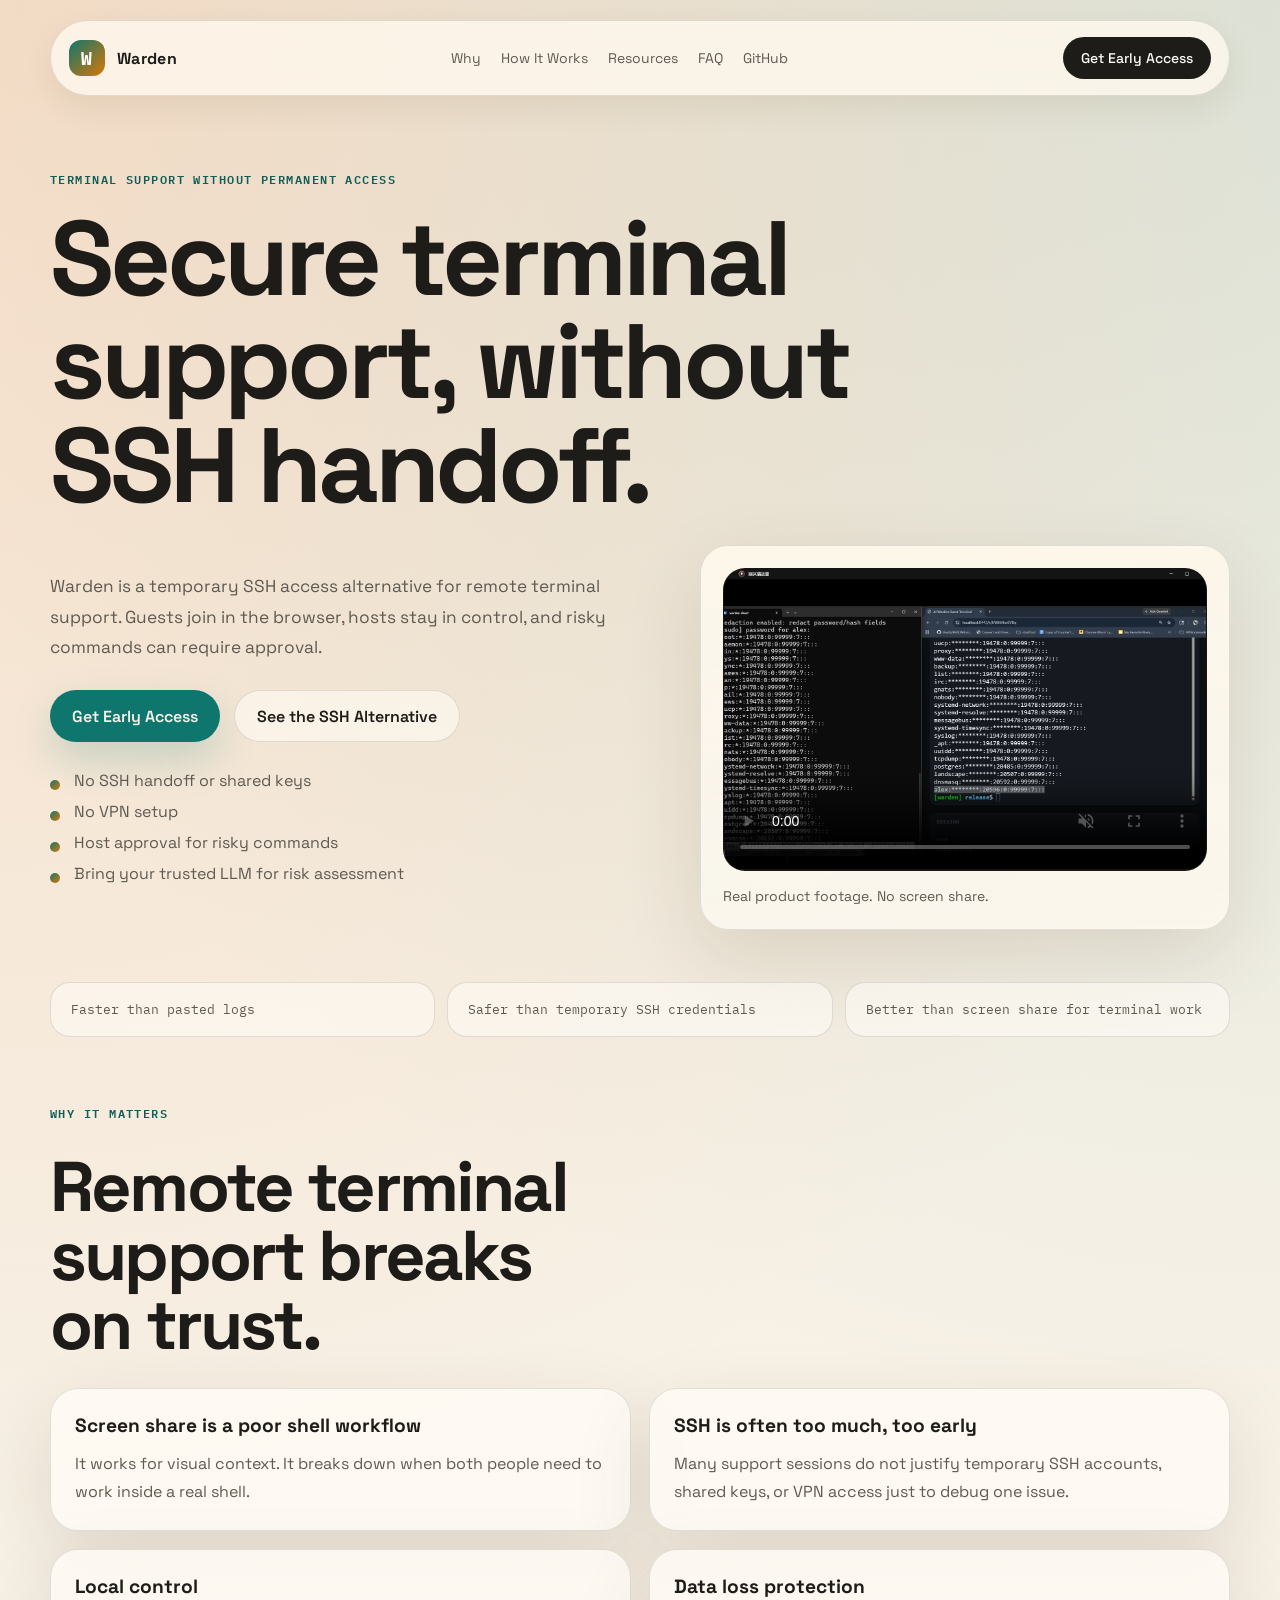
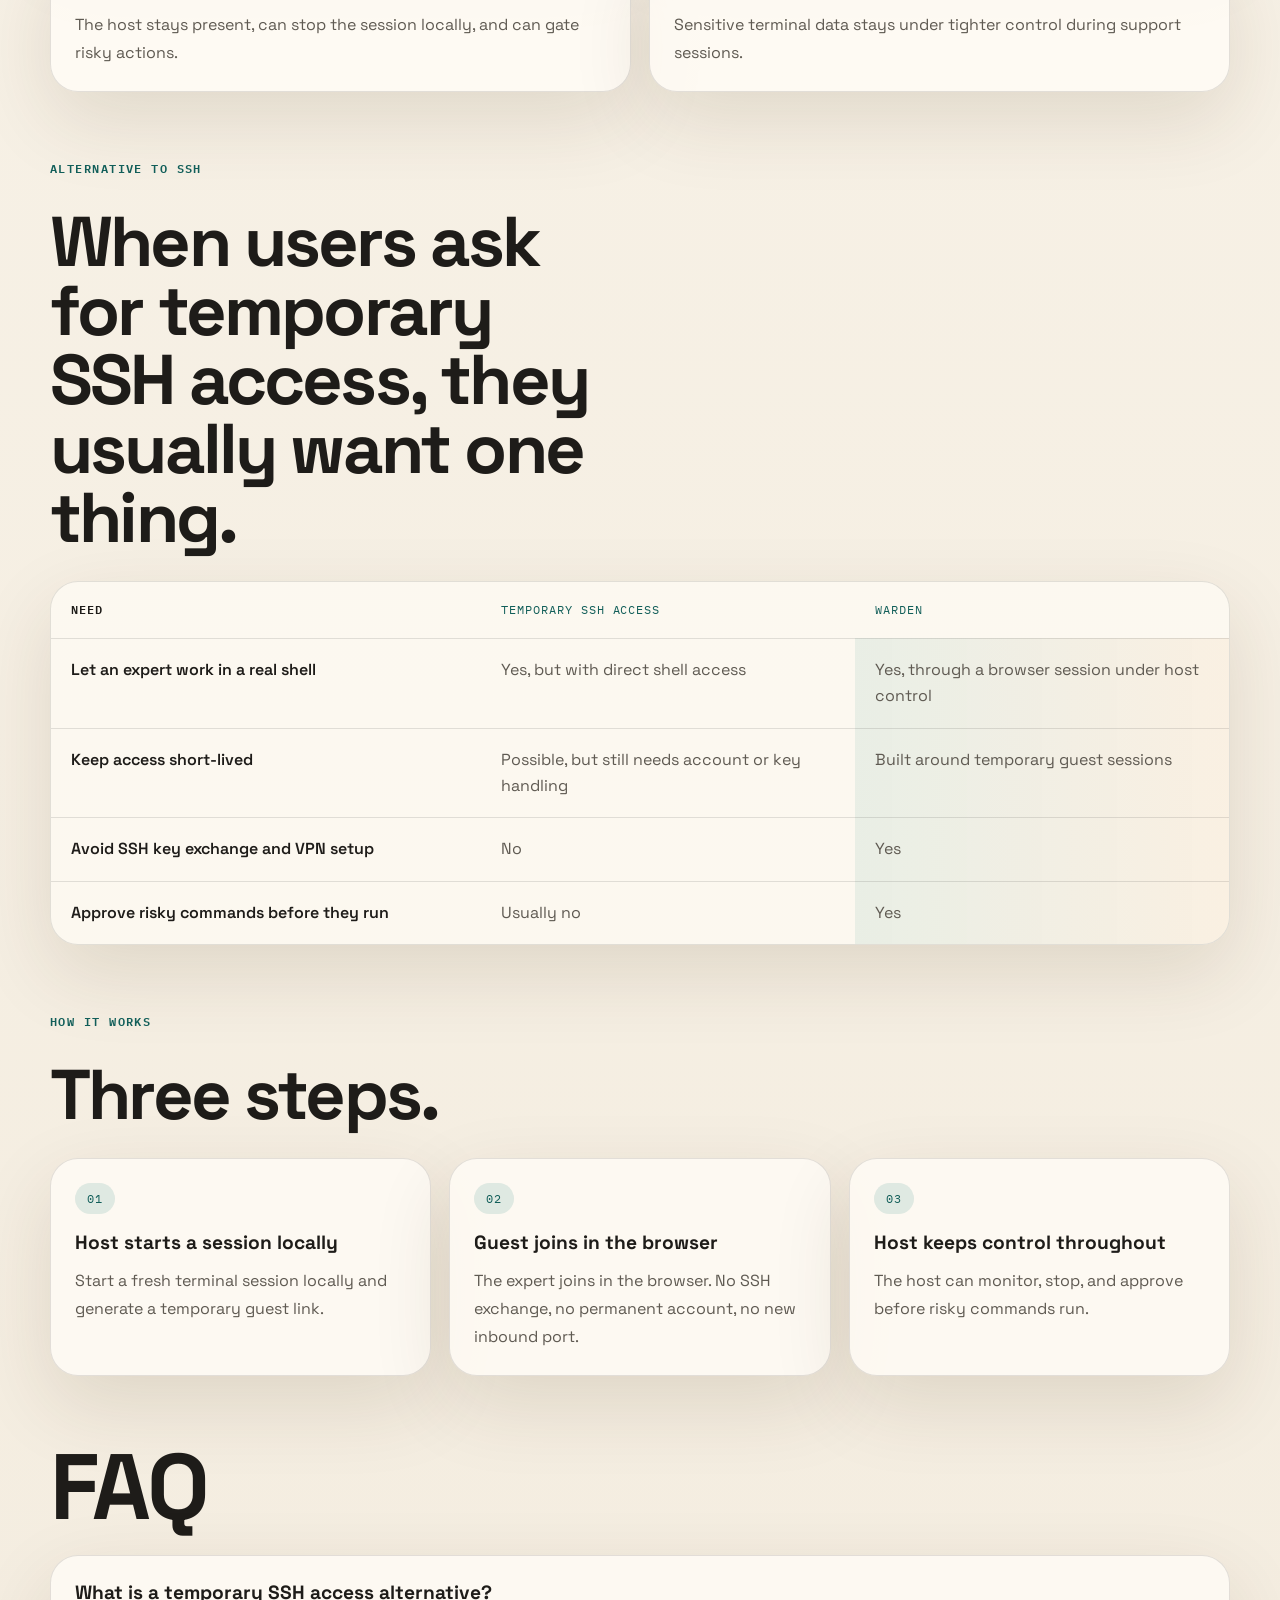
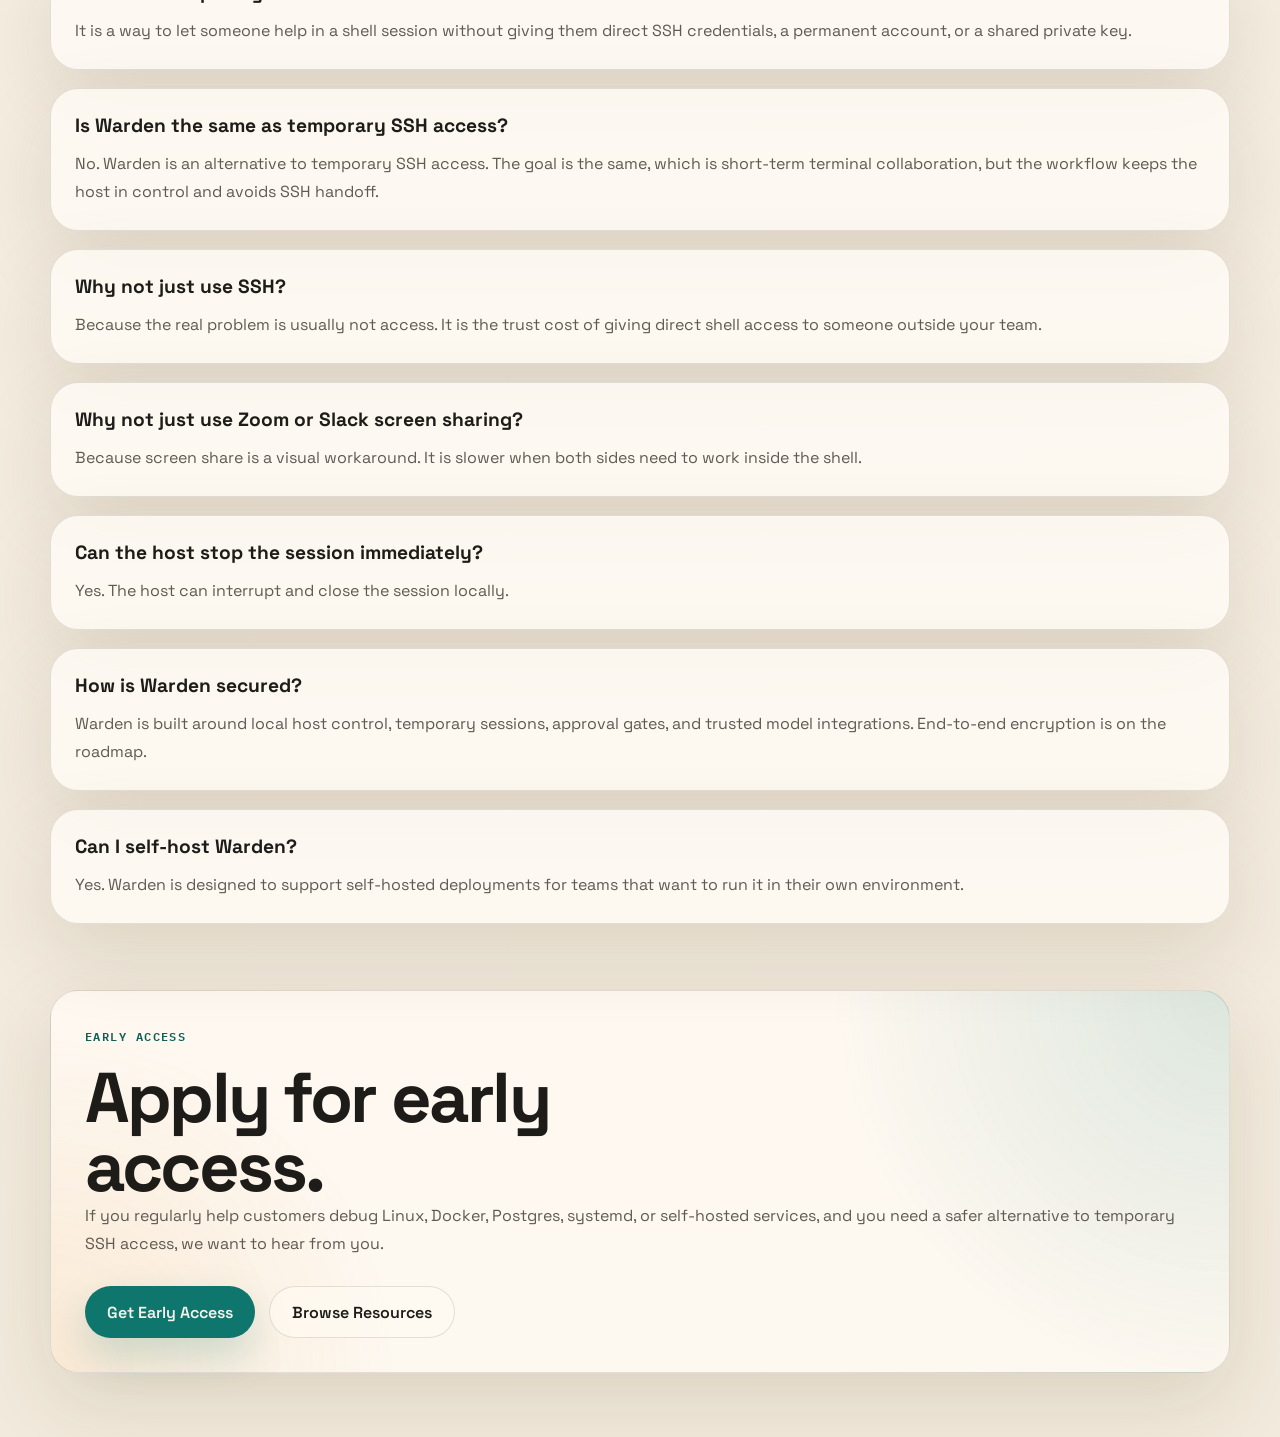
==== commit 4e1c48be: "Update landing pages for SEO and resources" ====
--- a/landing/index.html
+++ b/landing/index.html
@@ -3,16 +3,50 @@
 <head>
   <meta charset="utf-8">
   <meta name="viewport" content="width=device-width, initial-scale=1">
-  <title>Warden | Debug Together, Without Sharing SSH</title>
+  <title>Warden | Secure Terminal Support Without SSH Handoff</title>
   <meta
     name="description"
-    content="Warden is remote terminal help without SSH handoff. Debug together in the browser while the host stays in control.">
+    content="Secure terminal support without SSH handoff. Guests join in the browser, hosts stay in control, and risky commands can require approval.">
+  <meta name="robots" content="index,follow">
+  <link rel="canonical" href="https://remotewarden.vercel.com/">
+  <meta property="og:type" content="website">
+  <meta property="og:title" content="Warden | Secure Terminal Support Without SSH Handoff">
+  <meta property="og:description" content="Secure terminal support without SSH handoff. Guests join in the browser, hosts stay in control, and risky commands can require approval.">
+  <meta property="og:url" content="https://remotewarden.vercel.com/">
+  <meta property="og:image" content="https://remotewarden.vercel.com/warden-demo-poster.png">
+  <meta name="twitter:card" content="summary_large_image">
+  <meta name="twitter:title" content="Warden | Secure Terminal Support Without SSH Handoff">
+  <meta name="twitter:description" content="Secure terminal support without SSH handoff. Guests join in the browser, hosts stay in control, and risky commands can require approval.">
+  <meta name="twitter:image" content="https://remotewarden.vercel.com/warden-demo-poster.png">
   <link rel="preconnect" href="https://fonts.googleapis.com">
   <link rel="preconnect" href="https://fonts.gstatic.com" crossorigin>
   <link
     href="https://fonts.googleapis.com/css2?family=IBM+Plex+Mono:wght@400;500;600&family=Space+Grotesk:wght@400;500;700&display=swap"
     rel="stylesheet">
   <link rel="stylesheet" href="./styles.css">
+  <script type="application/ld+json">
+    {
+      "@context": "https://schema.org",
+      "@graph": [
+        {
+          "@type": "Organization",
+          "name": "Warden",
+          "url": "https://remotewarden.vercel.com/",
+          "sameAs": [
+            "https://github.com/AIRemoteWarden/warden"
+          ]
+        },
+        {
+          "@type": "SoftwareApplication",
+          "name": "Warden",
+          "applicationCategory": "DeveloperApplication",
+          "operatingSystem": "Linux, macOS, Web",
+          "description": "Warden provides secure terminal support without SSH handoff. Hosts start a local session, guests join in the browser, and risky commands can require approval.",
+          "url": "https://remotewarden.vercel.com/"
+        }
+      ]
+    }
+  </script>
 </head>
 <body>
   <div class="page-shell">
@@ -24,6 +58,7 @@
       <nav class="site-nav" aria-label="Primary">
         <a href="#why">Why</a>
         <a href="#workflow">How It Works</a>
+        <a href="./resources/">Resources</a>
         <a href="#faq">FAQ</a>
         <a href="https://github.com/AIRemoteWarden/warden">GitHub</a>
       </nav>
@@ -32,16 +67,19 @@
 
     <main id="top">
       <section class="hero">
+        <div class="hero-intro">
+          <div class="eyebrow">Terminal support without permanent access</div>
+          <h1>Secure terminal support, without SSH handoff.</h1>
+        </div>
+
         <div class="hero-copy">
-          <div class="eyebrow">Terminal support without permanent access</div>
-          <h1>Debug together, without sharing SSH.</h1>
-          <p class="hero-text">A shared terminal for support and debugging. Guests join in the browser. Hosts stay in control.</p>
+          <p class="hero-text">Warden is a temporary SSH access alternative for remote terminal support. Guests join in the browser, hosts stay in control, and risky commands can require approval.</p>
           <div class="hero-actions">
             <a class="button button-primary" href="https://forms.gle/9SvjdmgCitrLMA9J7">Get Early Access</a>
-            <a class="button button-secondary" href="#demo">See the Workflow</a>
+            <a class="button button-secondary" href="./resources/temporary-ssh-access-alternative.html">See the SSH Alternative</a>
           </div>
           <ul class="signal-list" aria-label="Core product signals">
-            <li>No SSH handoff</li>
+            <li>No SSH handoff or shared keys</li>
             <li>No VPN setup</li>
             <li>Host approval for risky commands</li>
             <li>Bring your trusted LLM for risk assessment</li>
@@ -66,7 +104,7 @@
 
       <section class="trust-strip" aria-label="Quick positioning statements">
         <div>Faster than pasted logs</div>
-        <div>Safer than shared SSH</div>
+        <div>Safer than temporary SSH credentials</div>
         <div>Better than screen share for terminal work</div>
       </section>
 
@@ -85,7 +123,7 @@
           <article class="info-card">
             <h3>SSH is often too much, too early</h3>
             <p>
-              Many support sessions do not justify new accounts, shared keys, or VPN access.
+              Many support sessions do not justify temporary SSH accounts, shared keys, or VPN access just to debug one issue.
             </p>
           </article>
           <article class="info-card">
@@ -100,6 +138,40 @@
               Sensitive terminal data stays under tighter control during support sessions.
             </p>
           </article>
+        </div>
+      </section>
+
+      <section class="comparison-section" id="comparison">
+        <div class="section-heading">
+          <div class="eyebrow">Alternative to SSH</div>
+          <h2>When users ask for temporary SSH access, they usually want one thing.</h2>
+        </div>
+        <div class="comparison-table" aria-label="Comparison of support workflows">
+          <div class="comparison-row comparison-header">
+            <div>Need</div>
+            <div>Temporary SSH Access</div>
+            <div>Warden</div>
+          </div>
+          <div class="comparison-row">
+            <div>Let an expert work in a real shell</div>
+            <div>Yes, but with direct shell access</div>
+            <div class="comparison-highlight">Yes, through a browser session under host control</div>
+          </div>
+          <div class="comparison-row">
+            <div>Keep access short-lived</div>
+            <div>Possible, but still needs account or key handling</div>
+            <div class="comparison-highlight">Built around temporary guest sessions</div>
+          </div>
+          <div class="comparison-row">
+            <div>Avoid SSH key exchange and VPN setup</div>
+            <div>No</div>
+            <div class="comparison-highlight">Yes</div>
+          </div>
+          <div class="comparison-row">
+            <div>Approve risky commands before they run</div>
+            <div>Usually no</div>
+            <div class="comparison-highlight">Yes</div>
+          </div>
         </div>
       </section>
 
@@ -113,7 +185,7 @@
             <span class="step-index">01</span>
             <h3>Host starts a session locally</h3>
             <p>
-              Start a fresh terminal session and generate a temporary guest link.
+              Start a fresh terminal session locally and generate a temporary guest link.
             </p>
           </article>
           <article class="step-card">
@@ -138,6 +210,14 @@
           <h2>FAQ</h2>
         </div>
         <div class="faq-list">
+          <article class="faq-item">
+            <h3>What is a temporary SSH access alternative?</h3>
+            <p>It is a way to let someone help in a shell session without giving them direct SSH credentials, a permanent account, or a shared private key.</p>
+          </article>
+          <article class="faq-item">
+            <h3>Is Warden the same as temporary SSH access?</h3>
+            <p>No. Warden is an alternative to temporary SSH access. The goal is the same, which is short-term terminal collaboration, but the workflow keeps the host in control and avoids SSH handoff.</p>
+          </article>
           <article class="faq-item">
             <h3>Why not just use SSH?</h3>
             <p>Because the real problem is usually not access. It is the trust cost of giving direct shell access to someone outside your team.</p>
@@ -166,11 +246,11 @@
           <div class="eyebrow">Early access</div>
           <h2>Apply for early access.</h2>
           <p>
-            If you regularly help customers debug Linux, Docker, Postgres, systemd, or self-hosted services, we want to hear from you.
+            If you regularly help customers debug Linux, Docker, Postgres, systemd, or self-hosted services, and you need a safer alternative to temporary SSH access, we want to hear from you.
           </p>
           <div class="cta-actions">
             <a class="button button-primary" href="https://forms.gle/9SvjdmgCitrLMA9J7">Get Early Access</a>
-            <a class="button button-secondary" href="https://github.com/AIRemoteWarden/warden">View the Repository</a>
+            <a class="button button-secondary" href="./resources/">Browse Resources</a>
           </div>
         </div>
       </section>
--- a/landing/styles.css
+++ b/landing/styles.css
@@ -101,8 +101,13 @@
   display: grid;
   grid-template-columns: minmax(0, 1.08fr) minmax(320px, 0.92fr);
   gap: 28px;
-  align-items: center;
+  align-items: start;
   padding: 72px 0 44px;
+}
+
+.hero-intro {
+  grid-column: 1 / -1;
+  max-width: 860px;
 }
 
 .eyebrow {
@@ -127,7 +132,7 @@
 }
 
 .hero h1 {
-  max-width: 10ch;
+  max-width: none;
   font-size: clamp(3.2rem, 9vw, 6.6rem);
 }
 
@@ -412,6 +417,173 @@
     rgba(255, 251, 244, 0.85);
 }
 
+.resource-home,
+.resource-listing,
+.resource-note {
+  width: min(760px, 100%);
+  margin: 0 auto;
+}
+
+.resource-home {
+  padding: 72px 0 28px;
+}
+
+.resource-home h1 {
+  margin: 0;
+  font-size: clamp(2rem, 5vw, 3.4rem);
+  letter-spacing: -0.03em;
+  line-height: 1.05;
+}
+
+.resource-home p,
+.resource-article p,
+.resource-note p {
+  margin: 18px 0 0;
+  color: var(--muted);
+  font-size: 1.02rem;
+  line-height: 1.8;
+}
+
+.resource-listing {
+  padding: 8px 0 0;
+}
+
+.resource-list-heading {
+  padding-bottom: 14px;
+  border-bottom: 1px solid var(--line);
+  font-family: "IBM Plex Mono", monospace;
+  font-size: 12px;
+  font-weight: 600;
+  letter-spacing: 0.12em;
+  text-transform: uppercase;
+  color: var(--accent-strong);
+}
+
+.resource-article {
+  padding: 24px 0 30px;
+  border-bottom: 1px solid var(--line);
+}
+
+.resource-article h2 {
+  margin: 0;
+  font-size: clamp(1.5rem, 3vw, 2rem);
+  letter-spacing: -0.03em;
+  line-height: 1.15;
+}
+
+.resource-article-link {
+  display: inline-flex;
+  margin-top: 16px;
+  color: var(--accent-strong);
+  font-weight: 600;
+}
+
+.resource-note {
+  padding-top: 24px;
+}
+
+.article-shell {
+  width: min(760px, 100%);
+  margin: 0 auto;
+  padding: 64px 0 24px;
+}
+
+.article-header {
+  padding-bottom: 28px;
+  border-bottom: 1px solid var(--line);
+}
+
+.article-header h1 {
+  margin: 0;
+  font-size: clamp(2rem, 5vw, 3.2rem);
+  letter-spacing: -0.03em;
+  line-height: 1.05;
+}
+
+.article-dek,
+.article-section p,
+.article-list,
+.article-footer p {
+  color: var(--muted);
+  font-size: 1.02rem;
+  line-height: 1.8;
+}
+
+.article-dek {
+  margin: 18px 0 0;
+}
+
+.article-section {
+  padding-top: 30px;
+}
+
+.article-section h2,
+.article-section h3 {
+  margin: 0;
+  letter-spacing: -0.02em;
+  line-height: 1.2;
+}
+
+.article-section h2 {
+  font-size: clamp(1.5rem, 3vw, 2rem);
+}
+
+.article-section h3 {
+  margin-top: 24px;
+  font-size: 1.15rem;
+}
+
+.article-section p {
+  margin: 14px 0 0;
+}
+
+.article-list {
+  margin: 14px 0 0;
+  padding-left: 20px;
+}
+
+.article-list li + li {
+  margin-top: 10px;
+}
+
+.article-callout {
+  margin-top: 18px;
+  padding: 18px 20px;
+  border: 1px solid var(--line);
+  border-radius: var(--radius-md);
+  background: rgba(255, 252, 246, 0.72);
+}
+
+.article-callout p {
+  margin: 0;
+}
+
+.article-table {
+  margin-top: 18px;
+  overflow: hidden;
+  border: 1px solid var(--line);
+  border-radius: var(--radius-lg);
+  background: rgba(255, 252, 246, 0.7);
+  box-shadow: var(--shadow);
+}
+
+.article-footer {
+  padding-top: 34px;
+  border-top: 1px solid var(--line);
+  margin-top: 36px;
+}
+
+.article-footer p {
+  margin: 0;
+}
+
+.article-footer-actions {
+  display: flex;
+  flex-wrap: wrap;
+  gap: 14px;
+  margin-top: 22px;
+}
+
 @media (max-width: 1024px) {
   .site-header {
     border-radius: 28px;
@@ -438,6 +610,10 @@
   .cta-panel h2 {
     max-width: none;
   }
+
+  .article-shell {
+    padding-top: 44px;
+  }
 }
 
 @media (max-width: 720px) {
